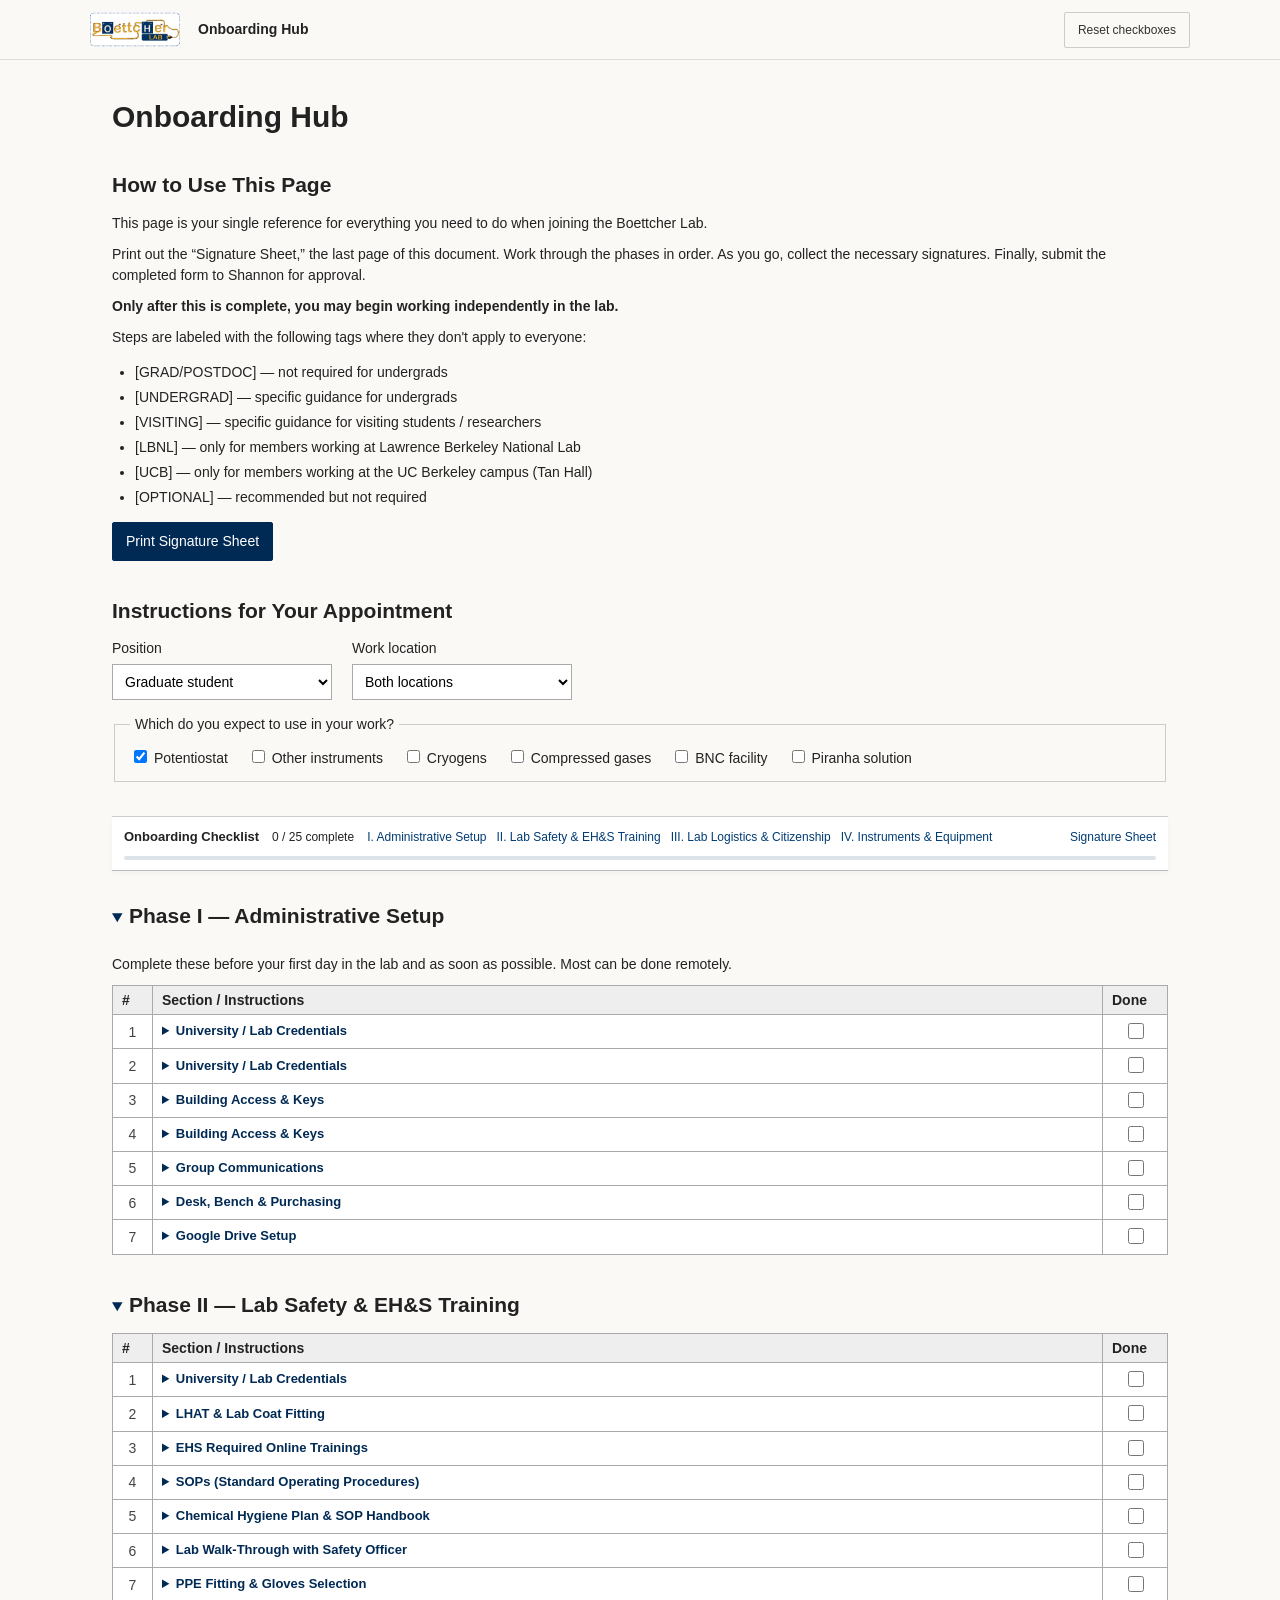
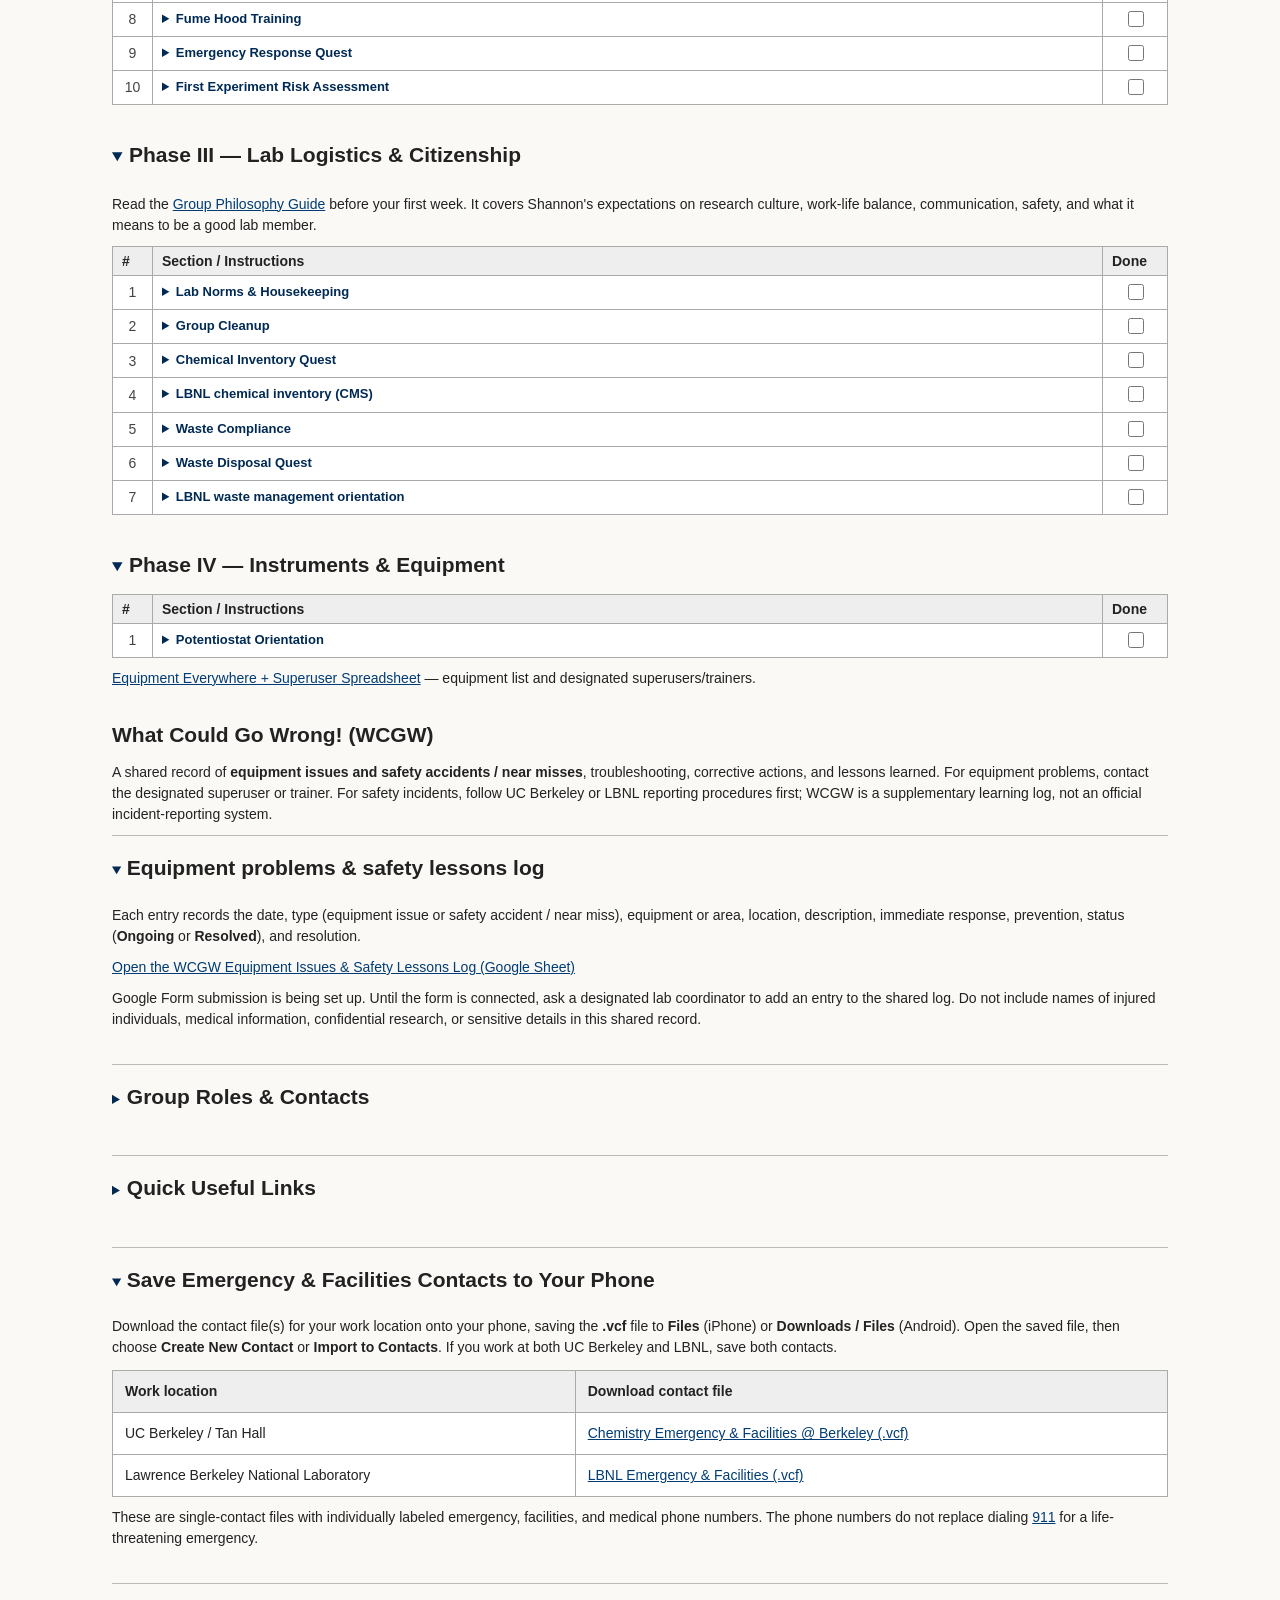
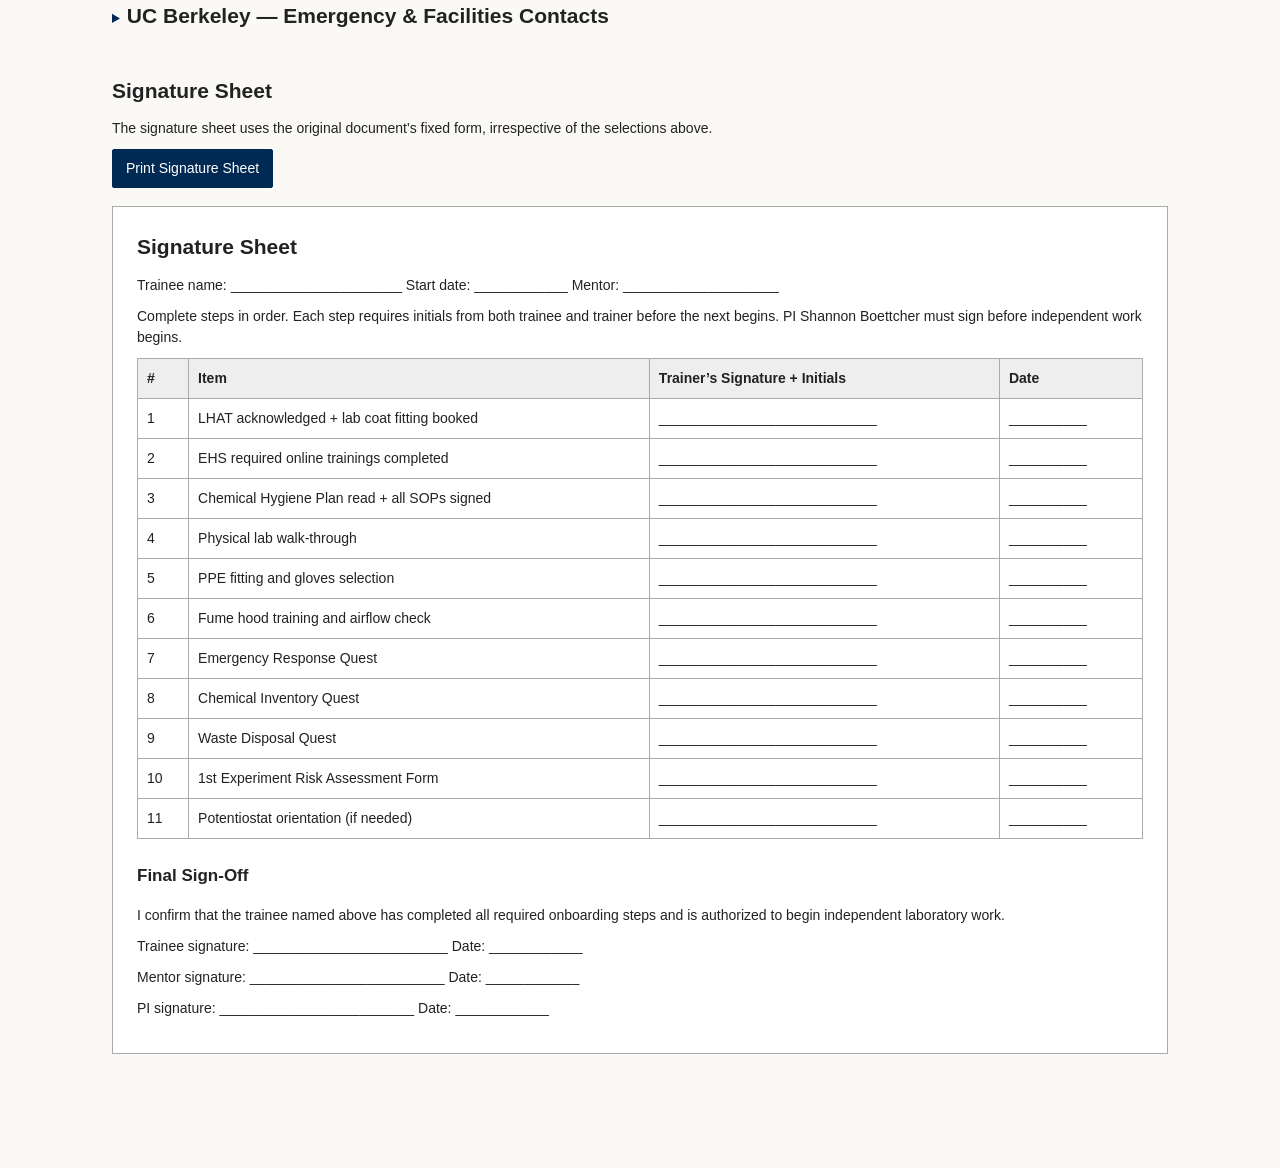
==== onboarding/index.html @ bdad7e78 "Expand WCGW to equipment problems and safety lessons; link shared Google Sheet" ====
<!doctype html>
<html lang="en"><head><meta charset="UTF-8"><meta name="viewport" content="width=device-width, initial-scale=1"><meta name="robots" content="noindex,nofollow,noarchive"><title>Onboarding Hub</title><link rel="icon" href="../assets/logo.png" type="image/png"><link rel="stylesheet" href="styles.css"><script src="app.js" defer></script></head>
<body>
<header class="topbar"><a href="#top" class="brand"><img src="../assets/logo.png" alt="Boettcher Lab logo"></a><span class="toplabel">Onboarding Hub</span><button id="reset" type="button" class="plain-button">Reset checkboxes</button></header>
<main id="top">
<h1>Onboarding Hub</h1>
<section id="how-to"><h2>How to Use This Page</h2><p>This page is your single reference for everything you need to do when joining the Boettcher Lab.</p><p>Print out the “Signature Sheet,” the last page of this document. Work through the phases in order. As you go, collect the necessary signatures. Finally, submit the completed form to Shannon for approval.</p><p><strong>Only after this is complete, you may begin working independently in the lab.</strong></p><p>Steps are labeled with the following tags where they don't apply to everyone:</p><ul><li>[GRAD/POSTDOC] — not required for undergrads</li><li>[UNDERGRAD] — specific guidance for undergrads</li><li>[VISITING] — specific guidance for visiting students / researchers</li><li>[LBNL] — only for members working at Lawrence Berkeley National Lab</li><li>[UCB] — only for members working at the UC Berkeley campus (Tan Hall)</li><li>[OPTIONAL] — recommended but not required</li></ul><button id="print-top" type="button">Print Signature Sheet</button></section>
<section id="preferences"><h2>Instructions for Your Appointment</h2><div class="filters"><label>Position<select id="role"><option value="undergrad">Undergraduate</option><option value="grad">Graduate student</option><option value="postdoc">Postdoc</option></select></label><label>Work location<select id="location"><option value="ucb">UC Berkeley (Tan Hall)</option><option value="lbnl">LBNL</option><option value="both">Both locations</option></select></label></div><fieldset class="activities"><legend>Which do you expect to use in your work?</legend><div id="activity-options"></div></fieldset></section>
<div id="sticky-checklist" class="sticky-checklist"><strong>Onboarding Checklist</strong><span id="progress">0/0</span><nav id="phase-nav" aria-label="Onboarding phases"></nav><a href="#signature-sheet">Signature Sheet</a><div class="progress-track" role="progressbar" aria-label="Onboarding completion" aria-valuemin="0" aria-valuemax="100" aria-valuenow="0" id="progressTrack"><div id="progressFill" class="progress-fill"></div></div></div>
<div id="phases"></div>
<section id="wcgw"><h2>What Could Go Wrong! (WCGW)</h2><p>A shared record of <strong>equipment issues and safety accidents / near misses</strong>, troubleshooting, corrective actions, and lessons learned. For equipment problems, contact the designated superuser or trainer. For safety incidents, follow UC Berkeley or LBNL reporting procedures first; WCGW is a supplementary learning log, not an official incident-reporting system.</p><details class="reference-details" open><summary>Equipment problems &amp; safety lessons log</summary><p>Each entry records the date, type (equipment issue or safety accident / near miss), equipment or area, location, description, immediate response, prevention, status (<strong>Ongoing</strong> or <strong>Resolved</strong>), and resolution.</p><p><a href="https://docs.google.com/spreadsheets/d/1n3D9VgV696v0NroU-m8cX3CQ3yrQlMzzaUi5PE2Fpec/edit?usp=drivesdk" target="_blank" rel="noopener noreferrer">Open the WCGW Equipment Issues &amp; Safety Lessons Log (Google Sheet)</a></p><p class="wcgw-footnote">Google Form submission is being set up. Until the form is connected, ask a designated lab coordinator to add an entry to the shared log. Do not include names of injured individuals, medical information, confidential research, or sensitive details in this shared record.</p></details></section>
<section id="contacts"><details class="reference-details"><summary>Group Roles &amp; Contacts</summary><p>Several lab roles carry specific responsibilities. Know who to go to — going to the wrong person wastes everyone's time. Full role assignments are in the Group Jobs spreadsheet. Add your mentor's name and contact when you arrive.</p><div class="table-scroll"><table><thead><tr><th>Role</th><th>Name</th><th>Email</th><th>Responsibilities</th></tr></thead><tbody id="contact-rows"></tbody></table></div><details class="jobs-embed"><summary>Current Group Jobs Spreadsheet</summary><p><a href="https://docs.google.com/spreadsheets/d/1Z7RrsoEdxLm7JeBpL2ujAhubBuPMMLZ0RDjtRDfDG5k/edit?gid=0#gid=0" target="_blank" rel="noopener noreferrer">Open spreadsheet in Google Sheets</a></p><iframe loading="lazy" title="Current Group Jobs Spreadsheet" src="https://docs.google.com/spreadsheets/d/1Z7RrsoEdxLm7JeBpL2ujAhubBuPMMLZ0RDjtRDfDG5k/preview?gid=0" referrerpolicy="strict-origin-when-cross-origin"></iframe><p class="embed-note">Viewing requires access to the spreadsheet. If the embedded view is blocked, use the Google Sheets link above.</p></details></details></section>
<section id="resources"><details class="reference-details"><summary>Quick Useful Links</summary><div class="table-scroll"><table><thead><tr><th>Resource</th><th>Link</th></tr></thead><tbody id="resource-rows"></tbody></table></div></details></section>
<section id="download-emergency-contacts"><details class="reference-details" open><summary>Save Emergency &amp; Facilities Contacts to Your Phone</summary><p>Download the contact file(s) for your work location onto your phone, saving the <strong>.vcf</strong> file to <strong>Files</strong> (iPhone) or <strong>Downloads / Files</strong> (Android). Open the saved file, then choose <strong>Create New Contact</strong> or <strong>Import to Contacts</strong>. If you work at both UC Berkeley and LBNL, save both contacts.</p><div class="table-scroll"><table><thead><tr><th>Work location</th><th>Download contact file</th></tr></thead><tbody><tr><td>UC Berkeley / Tan Hall</td><td><a href="contacts/Chemistry_Emergency_Facilities_Berkeley.vcf" download="Chemistry_Emergency_Facilities_Berkeley.vcf">Chemistry Emergency &amp; Facilities @ Berkeley (.vcf)</a></td></tr><tr><td>Lawrence Berkeley National Laboratory</td><td><a href="contacts/LBNL_Emergency_and_Facilities.vcf" download="LBNL_Emergency_and_Facilities.vcf">LBNL Emergency &amp; Facilities (.vcf)</a></td></tr></tbody></table></div><p>These are single-contact files with individually labeled emergency, facilities, and medical phone numbers. The phone numbers do not replace dialing <a href="tel:911">911</a> for a life-threatening emergency.</p></details></section>
<section id="emergency-contacts"><details class="reference-details"><summary>UC Berkeley — Emergency &amp; Facilities Contacts</summary><p class="emergency-alert"><strong>Emergency: <a href="tel:911">911</a></strong> · Campus police from a cell phone: <a href="tel:5106423333">(510) 642-3333</a></p><div class="table-scroll"><table class="emergency-table"><thead><tr><th>Situation / Service</th><th>Contact</th><th>Phone / Link</th><th>When to use</th></tr></thead><tbody><tr><td>Immediate emergency</td><td>Police, fire, ambulance</td><td><a href="tel:911">911</a> / <a href="tel:5106423333">(510) 642-3333</a></td><td>Fire, serious injury, dangerous release, or immediate threat.</td></tr><tr><td>Non-emergency campus police</td><td>UCPD</td><td><a href="tel:5106426760">(510) 642-6760</a></td><td>Non-urgent police and security assistance.</td></tr><tr><td>Urgent building maintenance (24/7)</td><td>Facilities Services</td><td><a href="tel:5106421032">(510) 642-1032</a></td><td>Flooding, utilities failures, fume hood/ventilation problems, or unsafe building conditions.</td></tr><tr><td>Routine maintenance</td><td>Facilities Services</td><td><a href="https://facilities.berkeley.edu/operating-units/customer-service-center/maintenance-requests" target="_blank" rel="noopener noreferrer">Maintenance requests</a></td><td>Non-urgent lighting, plumbing, HVAC, custodial, or repair issues.</td></tr><tr><td>Chemical spills / laboratory safety</td><td>EH&amp;S</td><td><a href="tel:5106423073">(510) 642-3073</a></td><td>Report hazardous spills, exposures, and lab safety concerns. For life-threatening situations, call 911.</td></tr><tr><td>After-hours hazardous incident</td><td>UCPD</td><td><a href="tel:911">911</a> / <a href="tel:5106423333">(510) 642-3333</a> (emergency); <a href="tel:5106426760">(510) 642-6760</a> (non-emergency)</td><td>After-hours spill or exposure: use emergency dispatch for an immediate hazard; otherwise non-emergency police dispatch.</td></tr><tr><td>Work-related injury or exposure</td><td>Occupational Health</td><td><a href="tel:5106426891">(510) 642-6891</a></td><td>Schedule non-emergency work-related injury or illness evaluation; weekdays.</td></tr><tr><td>Urgent non-life-threatening medical care</td><td>Tang Center Urgent Care</td><td><a href="tel:5106423188">(510) 642-3188</a></td><td>Urgent medical assessment; confirm clinic availability.</td></tr><tr><td>Campus emergency updates</td><td>UC Berkeley emergency information</td><td><a href="tel:18007059998">1-800-705-9998</a></td><td>Campus-wide emergency updates and closures.</td></tr></tbody></table></div><h3>Boettcher Lab &amp; Tan Hall Contacts</h3><div class="table-scroll"><table class="emergency-table"><thead><tr><th>Name</th><th>Responsibility</th><th>Phone (fill in)</th></tr></thead><tbody><tr><td>Yang Zhao</td><td>Campus lab safety / EH&amp;S coordination</td><td><span class="phone-blank" aria-label="Phone number to be filled in">________________</span></td></tr><tr><td>Martha</td><td>Campus lab safety</td><td><span class="phone-blank" aria-label="Phone number to be filled in">________________</span></td></tr><tr><td>Sree</td><td>Campus lab safety</td><td><span class="phone-blank" aria-label="Phone number to be filled in">________________</span></td></tr><tr><td>Matthew Zoerb</td><td>Lab safety and chemical inventory</td><td><span class="phone-blank" aria-label="Phone number to be filled in">________________</span></td></tr><tr><td>Wenbo Zhang</td><td>Safety walkthroughs, training, SOPs</td><td><span class="phone-blank" aria-label="Phone number to be filled in">________________</span></td></tr><tr><td>Tan Hall Building Manager</td><td>Facilities contact — confirm name</td><td><span class="phone-blank" aria-label="Phone number to be filled in">________________</span></td></tr></tbody></table></div><p class="contact-note">Fill in the lab phone numbers locally. For an immediate threat to life or safety, call 911 first. Official contact references: <a href="https://facilities.berkeley.edu/operating-units/customer-service-center/maintenance-requests" target="_blank" rel="noopener noreferrer">Facilities Services</a>, <a href="https://ehs.berkeley.edu/node/97" target="_blank" rel="noopener noreferrer">EH&amp;S</a>, <a href="https://uhs.berkeley.edu/about-uhs/contact-us" target="_blank" rel="noopener noreferrer">University Health Services</a>.</p></details></section>
<section id="signature-sheet"><h2>Signature Sheet</h2><p>The signature sheet uses the original document's fixed form, irrespective of the selections above.</p><button id="print-bottom" type="button">Print Signature Sheet</button><div id="signature-preview"></div></section>
</main>
</body></html>
---- onboarding/styles.css ----
:root{font-family:Arial,Helvetica,sans-serif;color:#222;background:#faf9f6}*{box-sizing:border-box}html{scroll-behavior:smooth;scroll-padding-top:132px}body{margin:0;font-size:14px;line-height:1.5}a{color:#003c75}button,select{font:inherit}button{background:#002a54;color:white;border:1px solid #002a54;border-radius:2px;padding:8px 13px;cursor:pointer}button:hover{background:#16416f}button:focus-visible,a:focus-visible,input:focus-visible,select:focus-visible,summary:focus-visible{outline:2px solid #347abc;outline-offset:2px}.topbar{height:60px;position:sticky;top:0;z-index:10;background:#faf9f6;border-bottom:1px solid #ddd;display:flex;align-items:center;gap:18px;padding:6px max(22px,calc((100vw - 1100px)/2))}.brand{display:flex;align-items:center}.brand img{width:90px;height:42px;object-fit:contain;display:block}.toplabel{font-size:14px;font-weight:bold;flex:1}.plain-button{background:transparent;border:1px solid #ccc;color:#333;font-size:12px}main{max-width:1100px;margin:0 auto;padding:22px 22px 80px}h1{font-size:30px;font-weight:600;margin:12px 0 22px}h2{font-size:21px;font-weight:600;margin:30px 0 12px}h3{font-size:17px}p{margin:10px 0}section{margin-bottom:34px}ul{padding-left:23px}li{margin:4px 0}.filters{display:flex;gap:20px;flex-wrap:wrap}.filters label{display:grid;gap:5px;min-width:220px}.filters select{padding:8px;border:1px solid #aaa;background:white}.activities{margin-top:14px;border:1px solid #ccc;padding:12px 15px}.activities legend{padding:0 5px}.activities>div{display:flex;flex-wrap:wrap;gap:8px 20px}.activities label{white-space:nowrap}.sticky-checklist{position:sticky;top:60px;z-index:9;display:flex;align-items:center;gap:13px;flex-wrap:wrap;background:#fff;border-top:1px solid #ccc;border-bottom:1px solid #bbb;padding:10px 12px;margin:24px 0 20px;box-shadow:0 2px 5px #0000000b;font-size:12px}.sticky-checklist strong{font-size:13px}.sticky-checklist nav{display:flex;gap:10px;flex-wrap:wrap;flex:1}.sticky-checklist a{text-decoration:none}.sticky-checklist>a{white-space:nowrap}.table-scroll{overflow-x:auto}table{border-collapse:collapse;width:100%;background:white}th,td{border:1px solid #aaa;padding:10px 12px;text-align:left;vertical-align:top}th{background:#eee;font-weight:600}.task-table th:first-child{width:40px}.task-table th:last-child{width:65px}.number{text-align:center;color:#444}.check-col{text-align:center}.check-col input{width:17px;height:17px;accent-color:#002a54}summary{font-weight:600;cursor:pointer;color:#002a54;list-style:revert}.instructions{font-weight:400;color:#222;padding:7px 4px 5px}.instructions p{margin:9px 0}.instructions ul{margin:8px 0}.instructions table{font-size:12px;margin:12px 0}.instructions th,.instructions td{padding:6px 8px}.phase{scroll-margin-top:125px}.phase>h2{margin-top:27px}.signature-document{background:white;border:1px solid #aaa;padding:24px;margin:18px 0}.signature-document h2{margin-top:0}.signature-document td,.signature-document th{padding:9px}.signature-document h3{margin-top:24px}#contacts,#resources,#signature-sheet{scroll-margin-top:120px}@media(max-width:740px){main{padding:16px}.topbar{padding:5px 15px}.toplabel{font-size:12px}.brand img{width:72px;height:34px}h1{font-size:25px}.sticky-checklist{gap:8px}.sticky-checklist nav{overflow-x:auto;flex-wrap:nowrap;white-space:nowrap;order:3;width:100%;flex-basis:100%}.task-table{min-width:520px}.signature-document{overflow-x:auto;padding:12px}.signature-document table{min-width:650px}}@media print{.topbar,.sticky-checklist,#preferences,button{display:none!important}main{max-width:none;padding:0}.signature-document{border:0;padding:0}}
/* Collapsible document reference tables */
.reference-details{border-top:1px solid #bbb;padding-top:7px}.reference-details>summary{font-size:21px;font-weight:600;color:#222;cursor:pointer;padding:9px 0}.reference-details[open]>summary{margin-bottom:12px}.reference-details>summary::marker{font-size:14px;color:#002a54}.reference-details>.table-scroll{margin-top:12px}

/* Compact phase tables and foldable phase headings */
.task-table>thead>tr>th,.task-table>tbody>tr>td{padding:5px 9px;line-height:1.3}.task-table>tbody>tr>td{vertical-align:middle}.task-table>tbody>tr>td summary{padding:2px 0;font-size:13px}.task-table .instructions{line-height:1.5;padding:8px 3px}.task-table .instructions p{margin:7px 0}.task-table .instructions ul{margin:7px 0}.task-table .check-col input{width:16px;height:16px}.phase-details>.phase-heading{font-size:21px;font-weight:600;color:#222;padding:9px 0;cursor:pointer;list-style:revert}.phase-details>.phase-heading::marker{font-size:16px;color:#002a54}.phase-details>.phase-content{padding-top:4px}.phase{margin-bottom:25px}.phase-details>.phase-heading:focus-visible{outline:2px solid #347abc;outline-offset:2px}
/* Progress indicator beneath the sticky checklist links */
.sticky-checklist .progress-track{flex:0 0 100%;width:100%;height:4px;background:#dce4e9;border-radius:2px;overflow:hidden;order:10}.sticky-checklist .progress-fill{height:100%;width:0;background:#002a54;transition:width .2s ease}.sticky-checklist{row-gap:9px}

/* Existing Google Sheet embedded beneath the document-style contacts table */
.jobs-embed{margin-top:16px}.jobs-embed>summary{font-size:15px;font-weight:600;color:#002a54;cursor:pointer}.jobs-embed iframe{display:block;width:100%;height:520px;border:1px solid #aaa;background:white}.jobs-embed .embed-note{font-size:12px;color:#5c6570}@media(max-width:740px){.jobs-embed iframe{height:420px}}

/* Emergency and facilities contacts: compact table with blank lab phone spaces */
#emergency-contacts{scroll-margin-top:120px}.emergency-alert{padding:8px 10px;border-left:3px solid #002a54;background:#f1f4f7;margin:10px 0 15px}.emergency-table{font-size:13px}.emergency-table th,.emergency-table td{padding:8px 10px;line-height:1.4}.emergency-table td:nth-child(3){min-width:156px}.phone-blank{display:inline-block;white-space:nowrap;color:#777;letter-spacing:.5px}.contact-note{font-size:12px;color:#555}

/* WCGW equipment-troubleshooting reference */
#wcgw{scroll-margin-top:135px}.wcgw-table td,.wcgw-table th{padding:8px 10px}
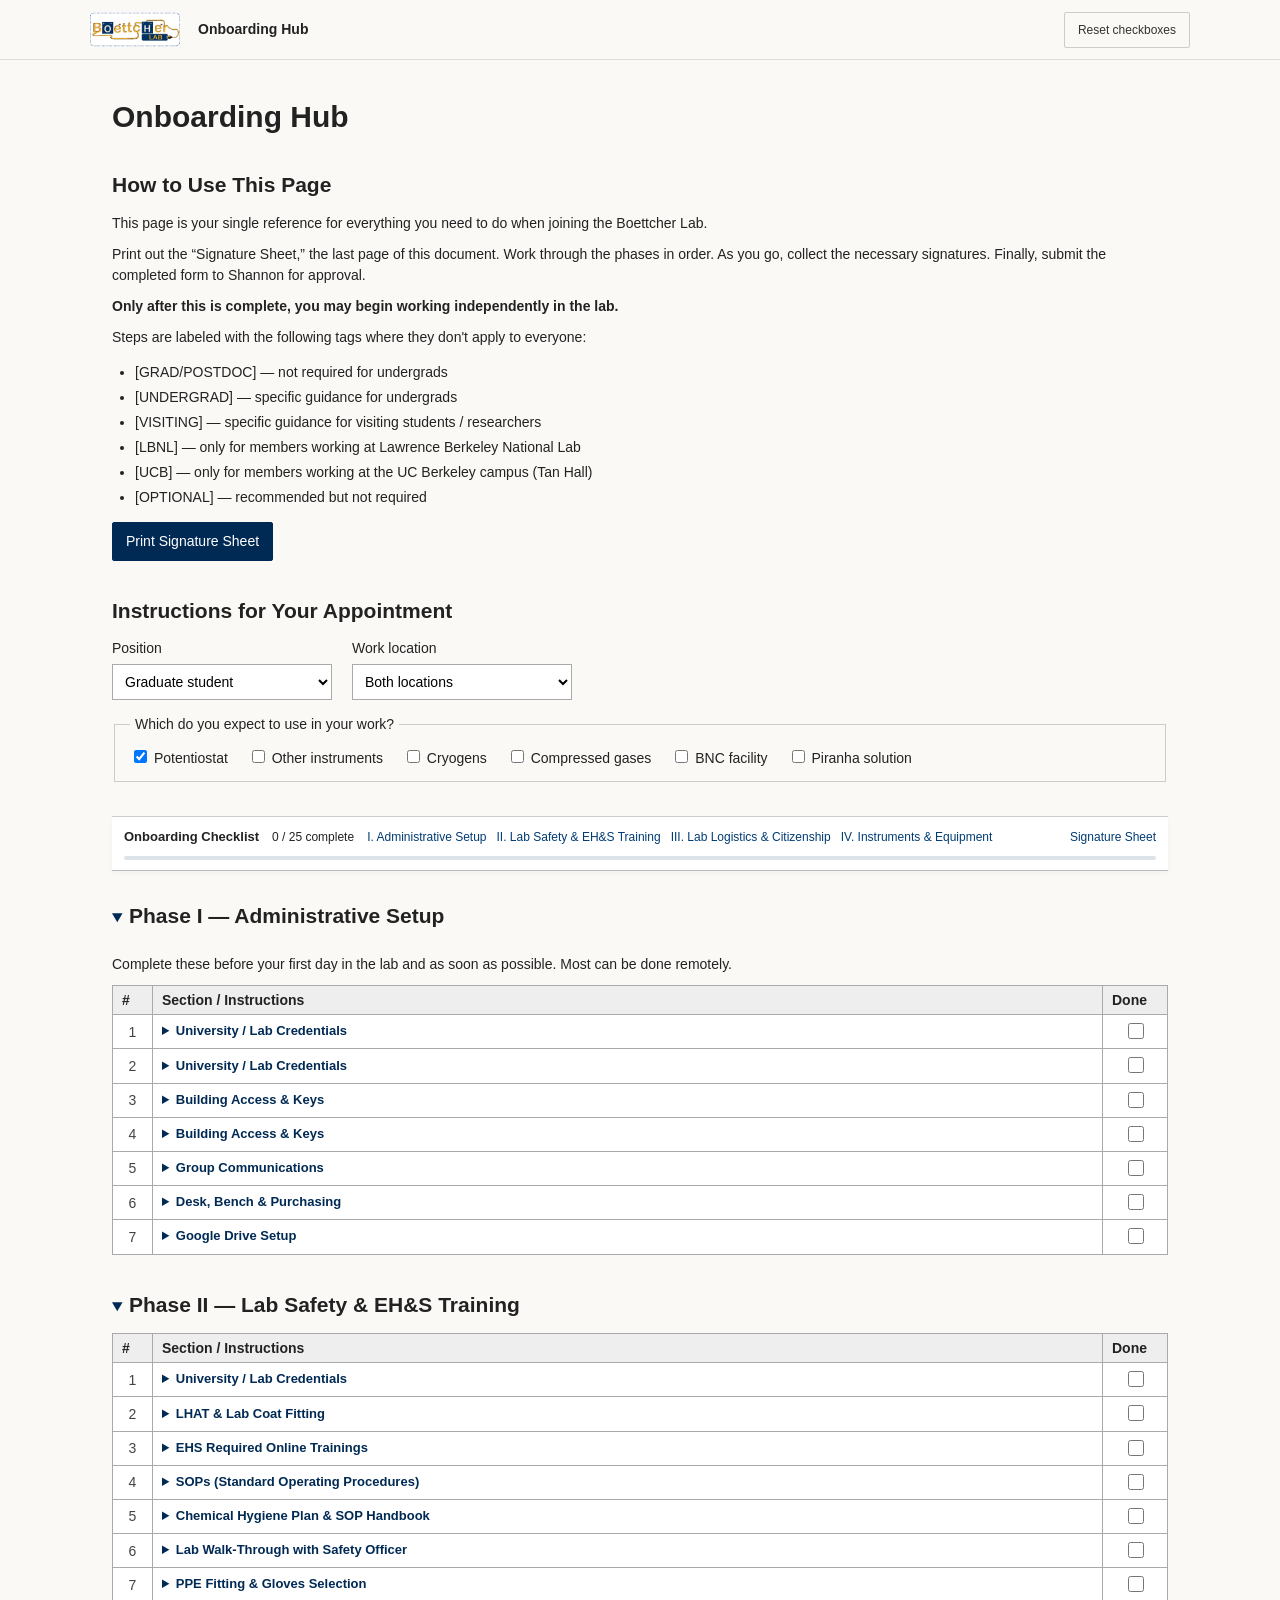
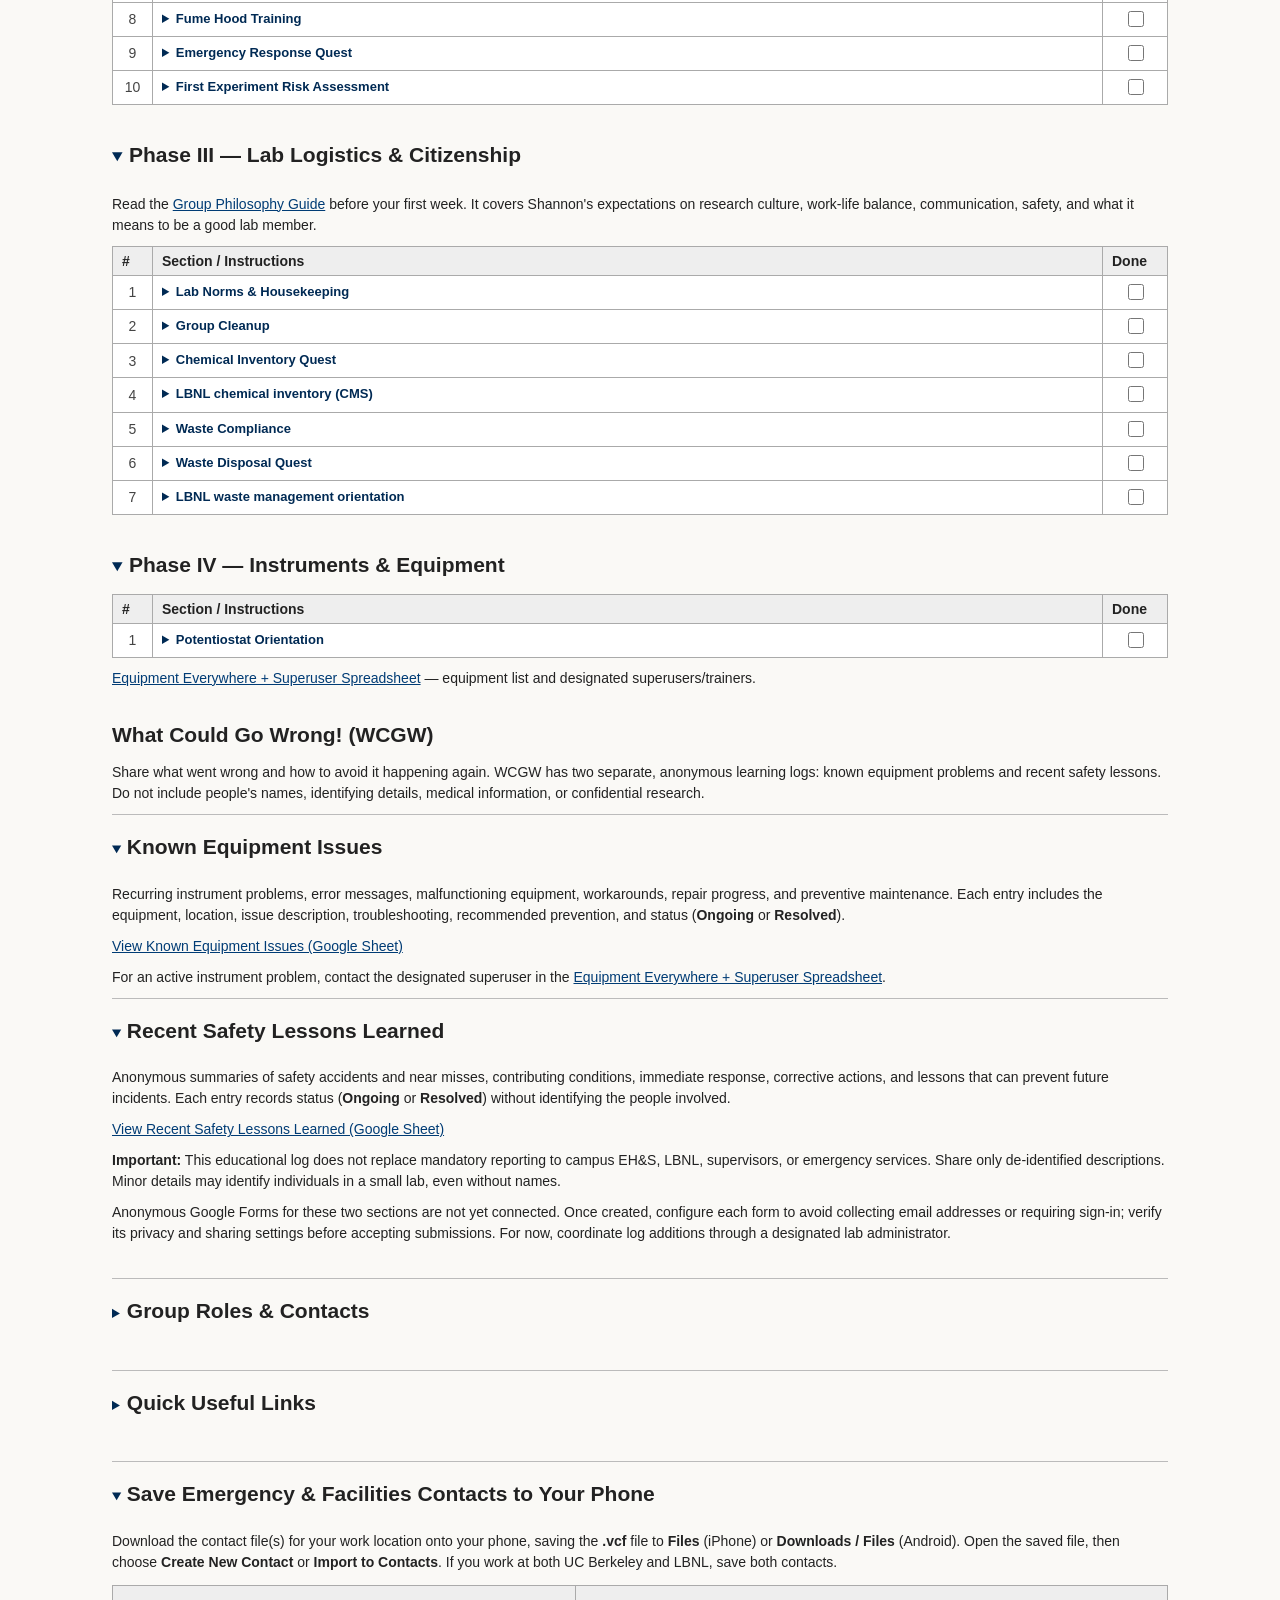
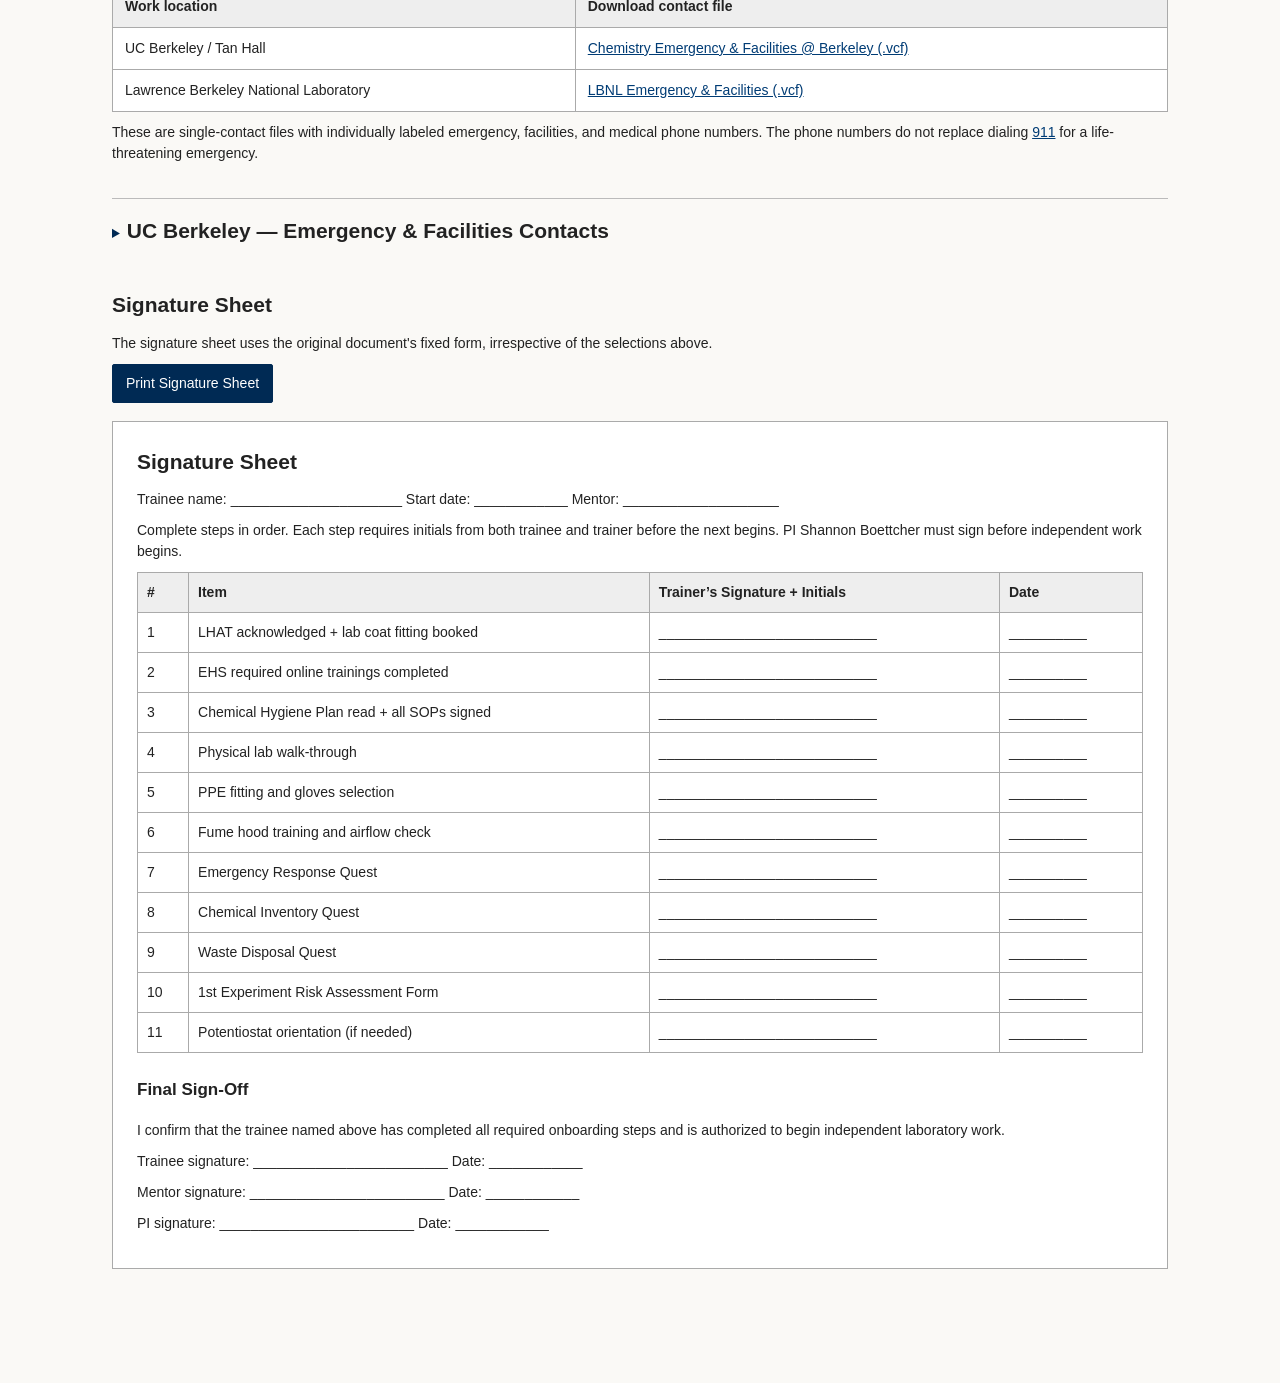
==== commit bd52fa68: "Split WCGW into anonymous equipment issues and safety lessons sections" ====
--- a/onboarding/index.html
+++ b/onboarding/index.html
@@ -8,7 +8,7 @@
 <section id="preferences"><h2>Instructions for Your Appointment</h2><div class="filters"><label>Position<select id="role"><option value="undergrad">Undergraduate</option><option value="grad">Graduate student</option><option value="postdoc">Postdoc</option></select></label><label>Work location<select id="location"><option value="ucb">UC Berkeley (Tan Hall)</option><option value="lbnl">LBNL</option><option value="both">Both locations</option></select></label></div><fieldset class="activities"><legend>Which do you expect to use in your work?</legend><div id="activity-options"></div></fieldset></section>
 <div id="sticky-checklist" class="sticky-checklist"><strong>Onboarding Checklist</strong><span id="progress">0/0</span><nav id="phase-nav" aria-label="Onboarding phases"></nav><a href="#signature-sheet">Signature Sheet</a><div class="progress-track" role="progressbar" aria-label="Onboarding completion" aria-valuemin="0" aria-valuemax="100" aria-valuenow="0" id="progressTrack"><div id="progressFill" class="progress-fill"></div></div></div>
 <div id="phases"></div>
-<section id="wcgw"><h2>What Could Go Wrong! (WCGW)</h2><p>A shared record of <strong>equipment issues and safety accidents / near misses</strong>, troubleshooting, corrective actions, and lessons learned. For equipment problems, contact the designated superuser or trainer. For safety incidents, follow UC Berkeley or LBNL reporting procedures first; WCGW is a supplementary learning log, not an official incident-reporting system.</p><details class="reference-details" open><summary>Equipment problems &amp; safety lessons log</summary><p>Each entry records the date, type (equipment issue or safety accident / near miss), equipment or area, location, description, immediate response, prevention, status (<strong>Ongoing</strong> or <strong>Resolved</strong>), and resolution.</p><p><a href="https://docs.google.com/spreadsheets/d/1n3D9VgV696v0NroU-m8cX3CQ3yrQlMzzaUi5PE2Fpec/edit?usp=drivesdk" target="_blank" rel="noopener noreferrer">Open the WCGW Equipment Issues &amp; Safety Lessons Log (Google Sheet)</a></p><p class="wcgw-footnote">Google Form submission is being set up. Until the form is connected, ask a designated lab coordinator to add an entry to the shared log. Do not include names of injured individuals, medical information, confidential research, or sensitive details in this shared record.</p></details></section>
+<section id="wcgw"><h2>What Could Go Wrong! (WCGW)</h2><p>Share what went wrong and how to avoid it happening again. WCGW has two separate, anonymous learning logs: known equipment problems and recent safety lessons. Do not include people's names, identifying details, medical information, or confidential research.</p><details class="reference-details" open><summary>Known Equipment Issues</summary><p>Recurring instrument problems, error messages, malfunctioning equipment, workarounds, repair progress, and preventive maintenance. Each entry includes the equipment, location, issue description, troubleshooting, recommended prevention, and status (<strong>Ongoing</strong> or <strong>Resolved</strong>).</p><p><a href="https://docs.google.com/spreadsheets/d/1n3D9VgV696v0NroU-m8cX3CQ3yrQlMzzaUi5PE2Fpec/edit#gid=1224785100" target="_blank" rel="noopener noreferrer">View Known Equipment Issues (Google Sheet)</a></p><p>For an active instrument problem, contact the designated superuser in the <a href="https://docs.google.com/spreadsheets/d/1ZQLSnmgJmGB6u2VnZDe9SOowm1mUqNwXzju2ESyFlTo/edit?gid=1956073340#gid=1956073340" target="_blank" rel="noopener noreferrer">Equipment Everywhere + Superuser Spreadsheet</a>.</p></details><details class="reference-details" open><summary>Recent Safety Lessons Learned</summary><p>Anonymous summaries of safety accidents and near misses, contributing conditions, immediate response, corrective actions, and lessons that can prevent future incidents. Each entry records status (<strong>Ongoing</strong> or <strong>Resolved</strong>) without identifying the people involved.</p><p><a href="https://docs.google.com/spreadsheets/d/1n3D9VgV696v0NroU-m8cX3CQ3yrQlMzzaUi5PE2Fpec/edit#gid=867202534" target="_blank" rel="noopener noreferrer">View Recent Safety Lessons Learned (Google Sheet)</a></p><p><strong>Important:</strong> This educational log does not replace mandatory reporting to campus EH&amp;S, LBNL, supervisors, or emergency services. Share only de-identified descriptions. Minor details may identify individuals in a small lab, even without names.</p></details><p class="wcgw-footnote">Anonymous Google Forms for these two sections are not yet connected. Once created, configure each form to avoid collecting email addresses or requiring sign-in; verify its privacy and sharing settings before accepting submissions. For now, coordinate log additions through a designated lab administrator.</p></section>
 <section id="contacts"><details class="reference-details"><summary>Group Roles &amp; Contacts</summary><p>Several lab roles carry specific responsibilities. Know who to go to — going to the wrong person wastes everyone's time. Full role assignments are in the Group Jobs spreadsheet. Add your mentor's name and contact when you arrive.</p><div class="table-scroll"><table><thead><tr><th>Role</th><th>Name</th><th>Email</th><th>Responsibilities</th></tr></thead><tbody id="contact-rows"></tbody></table></div><details class="jobs-embed"><summary>Current Group Jobs Spreadsheet</summary><p><a href="https://docs.google.com/spreadsheets/d/1Z7RrsoEdxLm7JeBpL2ujAhubBuPMMLZ0RDjtRDfDG5k/edit?gid=0#gid=0" target="_blank" rel="noopener noreferrer">Open spreadsheet in Google Sheets</a></p><iframe loading="lazy" title="Current Group Jobs Spreadsheet" src="https://docs.google.com/spreadsheets/d/1Z7RrsoEdxLm7JeBpL2ujAhubBuPMMLZ0RDjtRDfDG5k/preview?gid=0" referrerpolicy="strict-origin-when-cross-origin"></iframe><p class="embed-note">Viewing requires access to the spreadsheet. If the embedded view is blocked, use the Google Sheets link above.</p></details></details></section>
 <section id="resources"><details class="reference-details"><summary>Quick Useful Links</summary><div class="table-scroll"><table><thead><tr><th>Resource</th><th>Link</th></tr></thead><tbody id="resource-rows"></tbody></table></div></details></section>
 <section id="download-emergency-contacts"><details class="reference-details" open><summary>Save Emergency &amp; Facilities Contacts to Your Phone</summary><p>Download the contact file(s) for your work location onto your phone, saving the <strong>.vcf</strong> file to <strong>Files</strong> (iPhone) or <strong>Downloads / Files</strong> (Android). Open the saved file, then choose <strong>Create New Contact</strong> or <strong>Import to Contacts</strong>. If you work at both UC Berkeley and LBNL, save both contacts.</p><div class="table-scroll"><table><thead><tr><th>Work location</th><th>Download contact file</th></tr></thead><tbody><tr><td>UC Berkeley / Tan Hall</td><td><a href="contacts/Chemistry_Emergency_Facilities_Berkeley.vcf" download="Chemistry_Emergency_Facilities_Berkeley.vcf">Chemistry Emergency &amp; Facilities @ Berkeley (.vcf)</a></td></tr><tr><td>Lawrence Berkeley National Laboratory</td><td><a href="contacts/LBNL_Emergency_and_Facilities.vcf" download="LBNL_Emergency_and_Facilities.vcf">LBNL Emergency &amp; Facilities (.vcf)</a></td></tr></tbody></table></div><p>These are single-contact files with individually labeled emergency, facilities, and medical phone numbers. The phone numbers do not replace dialing <a href="tel:911">911</a> for a life-threatening emergency.</p></details></section>
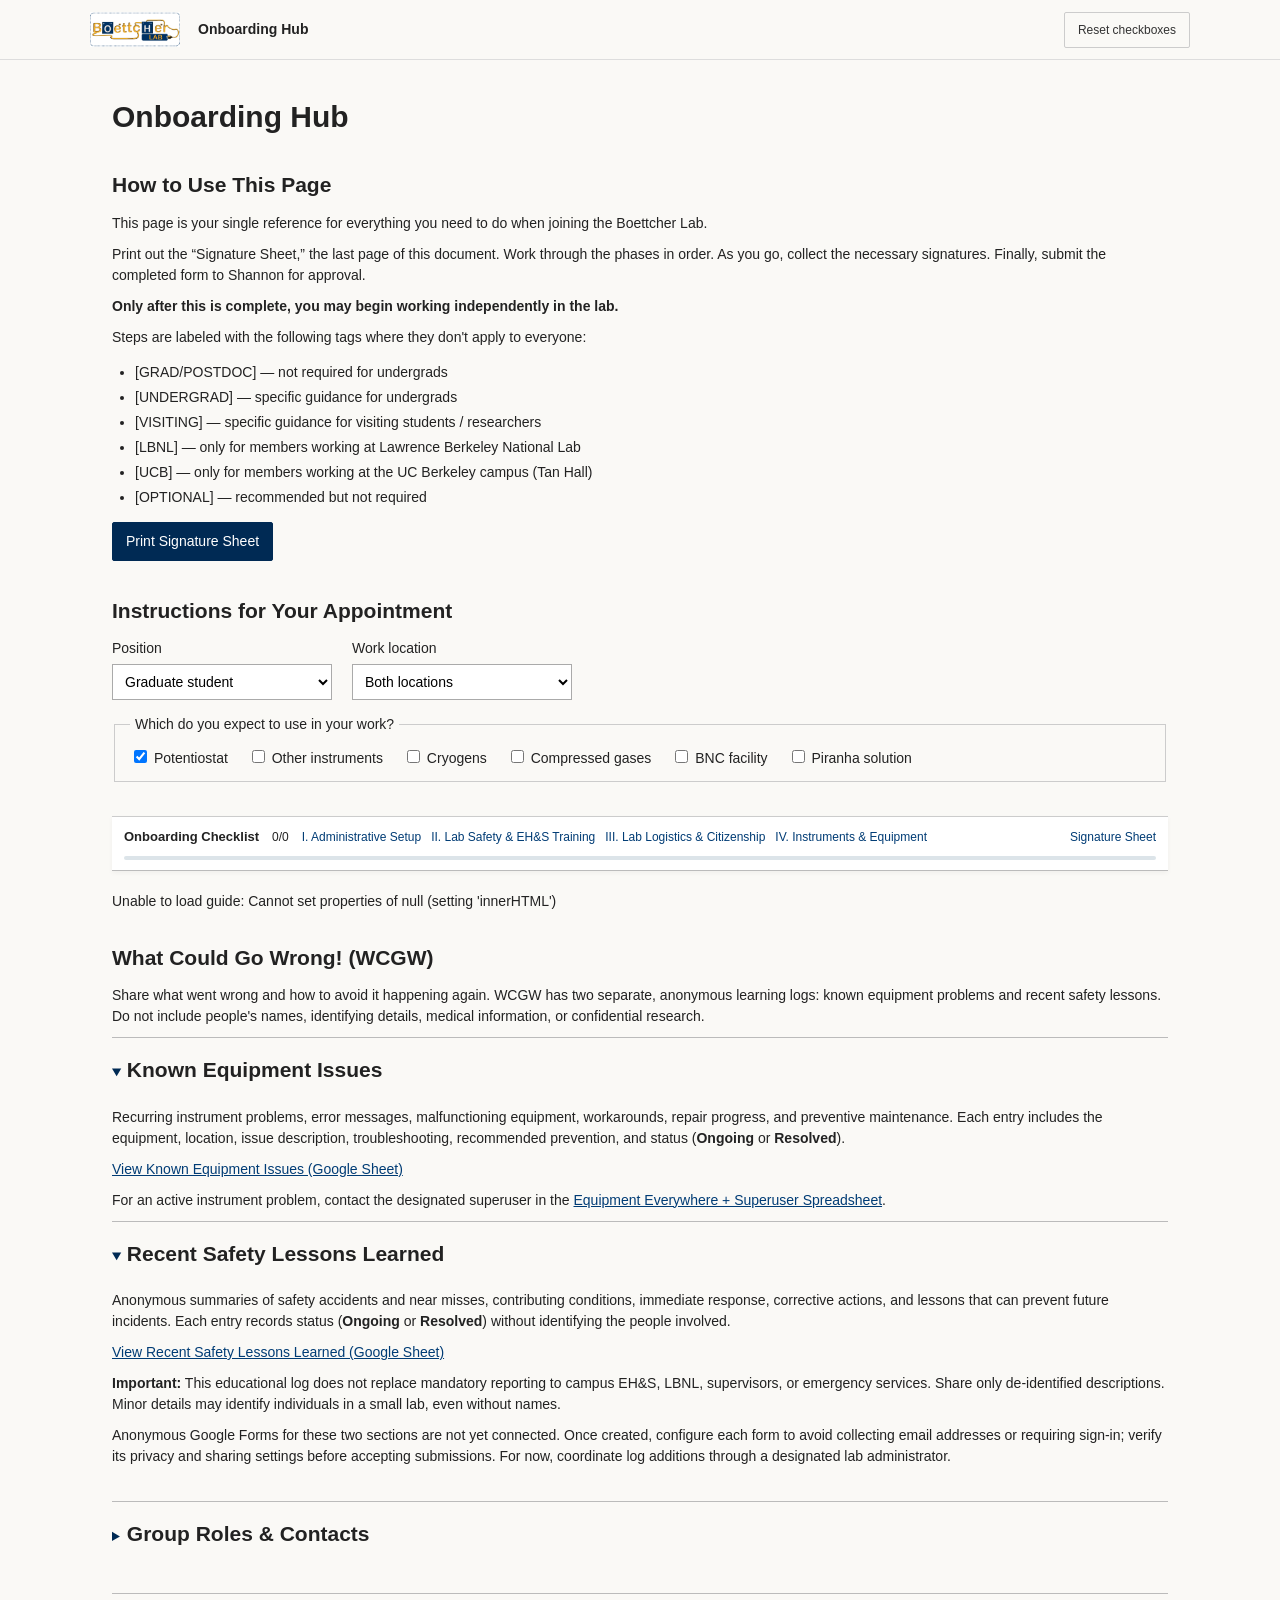
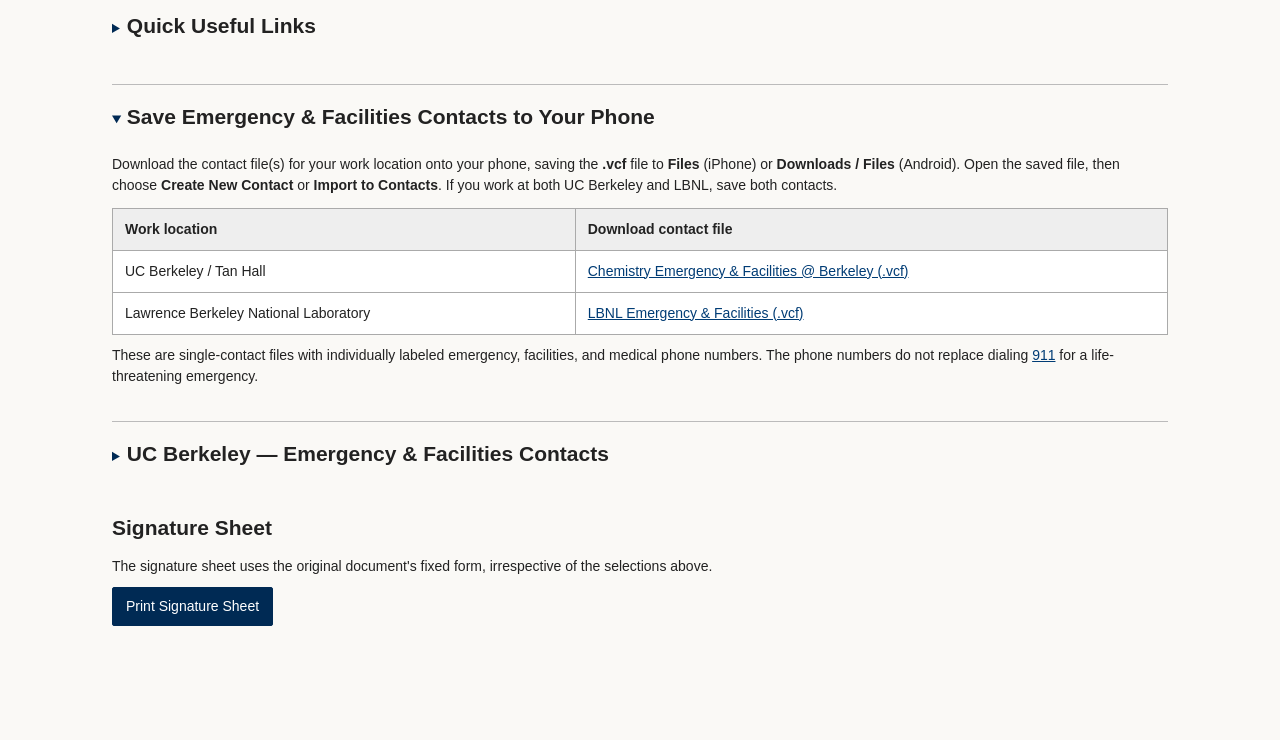
==== commit f420d32f: "Replace Group Roles table with embedded Current Group Jobs spreadsheet" ====
--- a/onboarding/index.html
+++ b/onboarding/index.html
@@ -9,7 +9,7 @@
 <div id="sticky-checklist" class="sticky-checklist"><strong>Onboarding Checklist</strong><span id="progress">0/0</span><nav id="phase-nav" aria-label="Onboarding phases"></nav><a href="#signature-sheet">Signature Sheet</a><div class="progress-track" role="progressbar" aria-label="Onboarding completion" aria-valuemin="0" aria-valuemax="100" aria-valuenow="0" id="progressTrack"><div id="progressFill" class="progress-fill"></div></div></div>
 <div id="phases"></div>
 <section id="wcgw"><h2>What Could Go Wrong! (WCGW)</h2><p>Share what went wrong and how to avoid it happening again. WCGW has two separate, anonymous learning logs: known equipment problems and recent safety lessons. Do not include people's names, identifying details, medical information, or confidential research.</p><details class="reference-details" open><summary>Known Equipment Issues</summary><p>Recurring instrument problems, error messages, malfunctioning equipment, workarounds, repair progress, and preventive maintenance. Each entry includes the equipment, location, issue description, troubleshooting, recommended prevention, and status (<strong>Ongoing</strong> or <strong>Resolved</strong>).</p><p><a href="https://docs.google.com/spreadsheets/d/1n3D9VgV696v0NroU-m8cX3CQ3yrQlMzzaUi5PE2Fpec/edit#gid=1224785100" target="_blank" rel="noopener noreferrer">View Known Equipment Issues (Google Sheet)</a></p><p>For an active instrument problem, contact the designated superuser in the <a href="https://docs.google.com/spreadsheets/d/1ZQLSnmgJmGB6u2VnZDe9SOowm1mUqNwXzju2ESyFlTo/edit?gid=1956073340#gid=1956073340" target="_blank" rel="noopener noreferrer">Equipment Everywhere + Superuser Spreadsheet</a>.</p></details><details class="reference-details" open><summary>Recent Safety Lessons Learned</summary><p>Anonymous summaries of safety accidents and near misses, contributing conditions, immediate response, corrective actions, and lessons that can prevent future incidents. Each entry records status (<strong>Ongoing</strong> or <strong>Resolved</strong>) without identifying the people involved.</p><p><a href="https://docs.google.com/spreadsheets/d/1n3D9VgV696v0NroU-m8cX3CQ3yrQlMzzaUi5PE2Fpec/edit#gid=867202534" target="_blank" rel="noopener noreferrer">View Recent Safety Lessons Learned (Google Sheet)</a></p><p><strong>Important:</strong> This educational log does not replace mandatory reporting to campus EH&amp;S, LBNL, supervisors, or emergency services. Share only de-identified descriptions. Minor details may identify individuals in a small lab, even without names.</p></details><p class="wcgw-footnote">Anonymous Google Forms for these two sections are not yet connected. Once created, configure each form to avoid collecting email addresses or requiring sign-in; verify its privacy and sharing settings before accepting submissions. For now, coordinate log additions through a designated lab administrator.</p></section>
-<section id="contacts"><details class="reference-details"><summary>Group Roles &amp; Contacts</summary><p>Several lab roles carry specific responsibilities. Know who to go to — going to the wrong person wastes everyone's time. Full role assignments are in the Group Jobs spreadsheet. Add your mentor's name and contact when you arrive.</p><div class="table-scroll"><table><thead><tr><th>Role</th><th>Name</th><th>Email</th><th>Responsibilities</th></tr></thead><tbody id="contact-rows"></tbody></table></div><details class="jobs-embed"><summary>Current Group Jobs Spreadsheet</summary><p><a href="https://docs.google.com/spreadsheets/d/1Z7RrsoEdxLm7JeBpL2ujAhubBuPMMLZ0RDjtRDfDG5k/edit?gid=0#gid=0" target="_blank" rel="noopener noreferrer">Open spreadsheet in Google Sheets</a></p><iframe loading="lazy" title="Current Group Jobs Spreadsheet" src="https://docs.google.com/spreadsheets/d/1Z7RrsoEdxLm7JeBpL2ujAhubBuPMMLZ0RDjtRDfDG5k/preview?gid=0" referrerpolicy="strict-origin-when-cross-origin"></iframe><p class="embed-note">Viewing requires access to the spreadsheet. If the embedded view is blocked, use the Google Sheets link above.</p></details></details></section>
+<section id="contacts"><details class="reference-details"><summary>Group Roles &amp; Contacts</summary><p>Refer to the Current Group Jobs Spreadsheet for the latest lab roles, responsibilities, and contacts.</p><p><a href="https://docs.google.com/spreadsheets/d/1Z7RrsoEdxLm7JeBpL2ujAhubBuPMMLZ0RDjtRDfDG5k/edit?gid=0#gid=0" target="_blank" rel="noopener noreferrer">Open Current Group Jobs Spreadsheet in Google Sheets</a></p><div class="jobs-embed"><iframe loading="lazy" title="Current Group Jobs Spreadsheet" src="https://docs.google.com/spreadsheets/d/1Z7RrsoEdxLm7JeBpL2ujAhubBuPMMLZ0RDjtRDfDG5k/preview?gid=0" referrerpolicy="strict-origin-when-cross-origin"></iframe><p class="embed-note">Viewing requires access to the spreadsheet. If the embedded view is blocked, use the Google Sheets link above.</p></div></details></section>
 <section id="resources"><details class="reference-details"><summary>Quick Useful Links</summary><div class="table-scroll"><table><thead><tr><th>Resource</th><th>Link</th></tr></thead><tbody id="resource-rows"></tbody></table></div></details></section>
 <section id="download-emergency-contacts"><details class="reference-details" open><summary>Save Emergency &amp; Facilities Contacts to Your Phone</summary><p>Download the contact file(s) for your work location onto your phone, saving the <strong>.vcf</strong> file to <strong>Files</strong> (iPhone) or <strong>Downloads / Files</strong> (Android). Open the saved file, then choose <strong>Create New Contact</strong> or <strong>Import to Contacts</strong>. If you work at both UC Berkeley and LBNL, save both contacts.</p><div class="table-scroll"><table><thead><tr><th>Work location</th><th>Download contact file</th></tr></thead><tbody><tr><td>UC Berkeley / Tan Hall</td><td><a href="contacts/Chemistry_Emergency_Facilities_Berkeley.vcf" download="Chemistry_Emergency_Facilities_Berkeley.vcf">Chemistry Emergency &amp; Facilities @ Berkeley (.vcf)</a></td></tr><tr><td>Lawrence Berkeley National Laboratory</td><td><a href="contacts/LBNL_Emergency_and_Facilities.vcf" download="LBNL_Emergency_and_Facilities.vcf">LBNL Emergency &amp; Facilities (.vcf)</a></td></tr></tbody></table></div><p>These are single-contact files with individually labeled emergency, facilities, and medical phone numbers. The phone numbers do not replace dialing <a href="tel:911">911</a> for a life-threatening emergency.</p></details></section>
 <section id="emergency-contacts"><details class="reference-details"><summary>UC Berkeley — Emergency &amp; Facilities Contacts</summary><p class="emergency-alert"><strong>Emergency: <a href="tel:911">911</a></strong> · Campus police from a cell phone: <a href="tel:5106423333">(510) 642-3333</a></p><div class="table-scroll"><table class="emergency-table"><thead><tr><th>Situation / Service</th><th>Contact</th><th>Phone / Link</th><th>When to use</th></tr></thead><tbody><tr><td>Immediate emergency</td><td>Police, fire, ambulance</td><td><a href="tel:911">911</a> / <a href="tel:5106423333">(510) 642-3333</a></td><td>Fire, serious injury, dangerous release, or immediate threat.</td></tr><tr><td>Non-emergency campus police</td><td>UCPD</td><td><a href="tel:5106426760">(510) 642-6760</a></td><td>Non-urgent police and security assistance.</td></tr><tr><td>Urgent building maintenance (24/7)</td><td>Facilities Services</td><td><a href="tel:5106421032">(510) 642-1032</a></td><td>Flooding, utilities failures, fume hood/ventilation problems, or unsafe building conditions.</td></tr><tr><td>Routine maintenance</td><td>Facilities Services</td><td><a href="https://facilities.berkeley.edu/operating-units/customer-service-center/maintenance-requests" target="_blank" rel="noopener noreferrer">Maintenance requests</a></td><td>Non-urgent lighting, plumbing, HVAC, custodial, or repair issues.</td></tr><tr><td>Chemical spills / laboratory safety</td><td>EH&amp;S</td><td><a href="tel:5106423073">(510) 642-3073</a></td><td>Report hazardous spills, exposures, and lab safety concerns. For life-threatening situations, call 911.</td></tr><tr><td>After-hours hazardous incident</td><td>UCPD</td><td><a href="tel:911">911</a> / <a href="tel:5106423333">(510) 642-3333</a> (emergency); <a href="tel:5106426760">(510) 642-6760</a> (non-emergency)</td><td>After-hours spill or exposure: use emergency dispatch for an immediate hazard; otherwise non-emergency police dispatch.</td></tr><tr><td>Work-related injury or exposure</td><td>Occupational Health</td><td><a href="tel:5106426891">(510) 642-6891</a></td><td>Schedule non-emergency work-related injury or illness evaluation; weekdays.</td></tr><tr><td>Urgent non-life-threatening medical care</td><td>Tang Center Urgent Care</td><td><a href="tel:5106423188">(510) 642-3188</a></td><td>Urgent medical assessment; confirm clinic availability.</td></tr><tr><td>Campus emergency updates</td><td>UC Berkeley emergency information</td><td><a href="tel:18007059998">1-800-705-9998</a></td><td>Campus-wide emergency updates and closures.</td></tr></tbody></table></div><h3>Boettcher Lab &amp; Tan Hall Contacts</h3><div class="table-scroll"><table class="emergency-table"><thead><tr><th>Name</th><th>Responsibility</th><th>Phone (fill in)</th></tr></thead><tbody><tr><td>Yang Zhao</td><td>Campus lab safety / EH&amp;S coordination</td><td><span class="phone-blank" aria-label="Phone number to be filled in">________________</span></td></tr><tr><td>Martha</td><td>Campus lab safety</td><td><span class="phone-blank" aria-label="Phone number to be filled in">________________</span></td></tr><tr><td>Sree</td><td>Campus lab safety</td><td><span class="phone-blank" aria-label="Phone number to be filled in">________________</span></td></tr><tr><td>Matthew Zoerb</td><td>Lab safety and chemical inventory</td><td><span class="phone-blank" aria-label="Phone number to be filled in">________________</span></td></tr><tr><td>Wenbo Zhang</td><td>Safety walkthroughs, training, SOPs</td><td><span class="phone-blank" aria-label="Phone number to be filled in">________________</span></td></tr><tr><td>Tan Hall Building Manager</td><td>Facilities contact — confirm name</td><td><span class="phone-blank" aria-label="Phone number to be filled in">________________</span></td></tr></tbody></table></div><p class="contact-note">Fill in the lab phone numbers locally. For an immediate threat to life or safety, call 911 first. Official contact references: <a href="https://facilities.berkeley.edu/operating-units/customer-service-center/maintenance-requests" target="_blank" rel="noopener noreferrer">Facilities Services</a>, <a href="https://ehs.berkeley.edu/node/97" target="_blank" rel="noopener noreferrer">EH&amp;S</a>, <a href="https://uhs.berkeley.edu/about-uhs/contact-us" target="_blank" rel="noopener noreferrer">University Health Services</a>.</p></details></section>
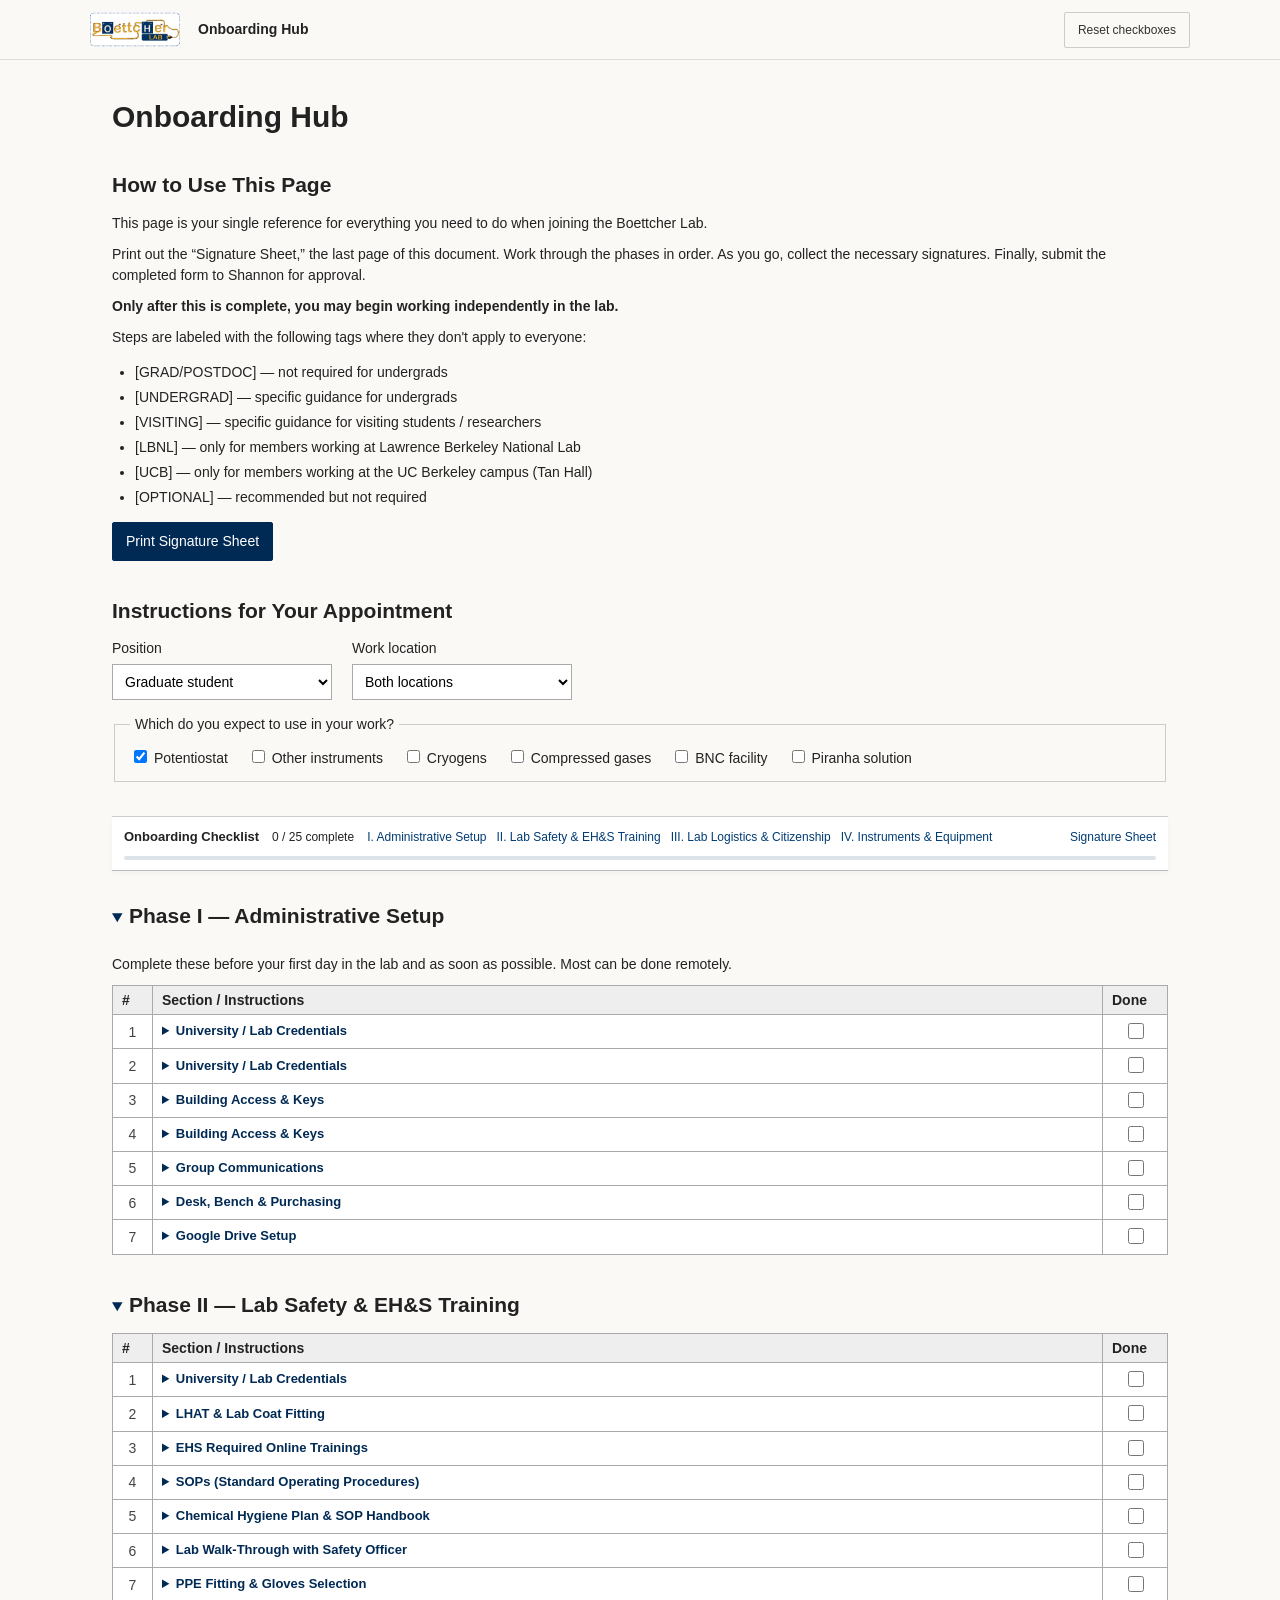
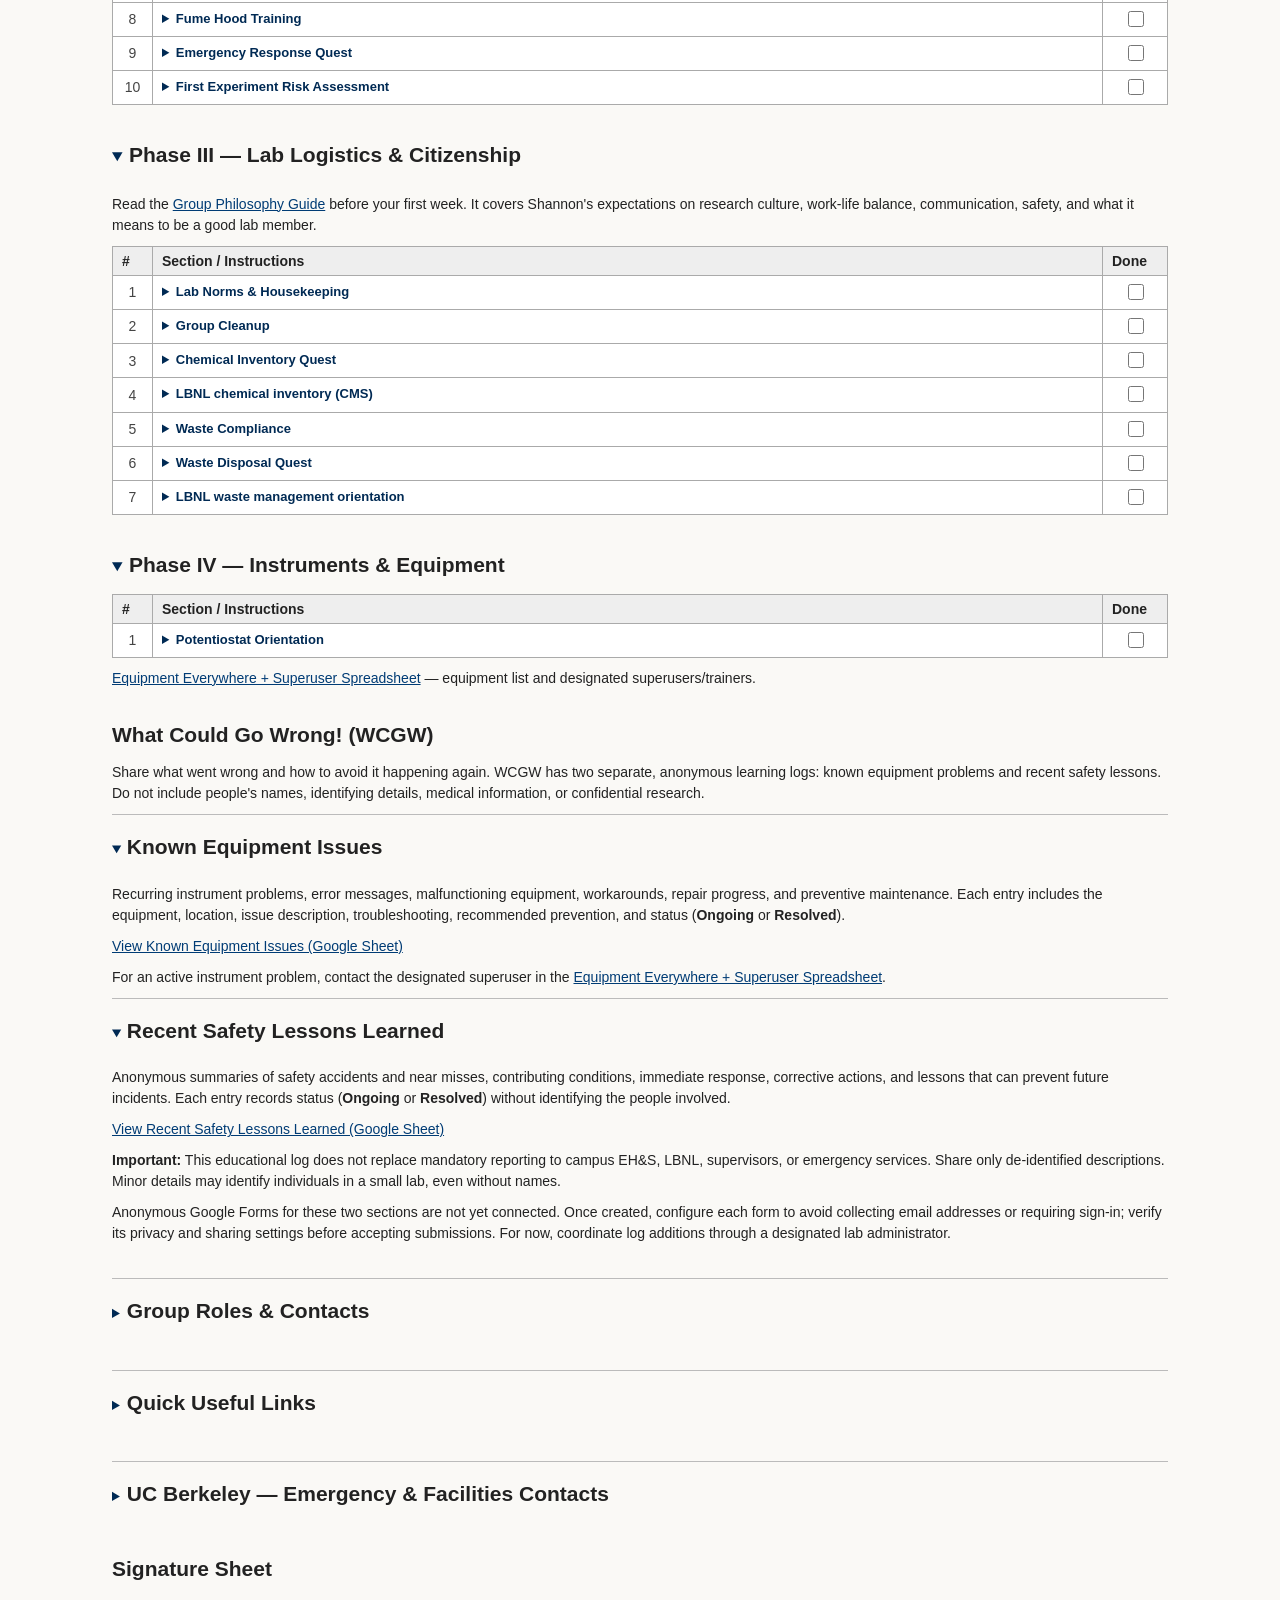
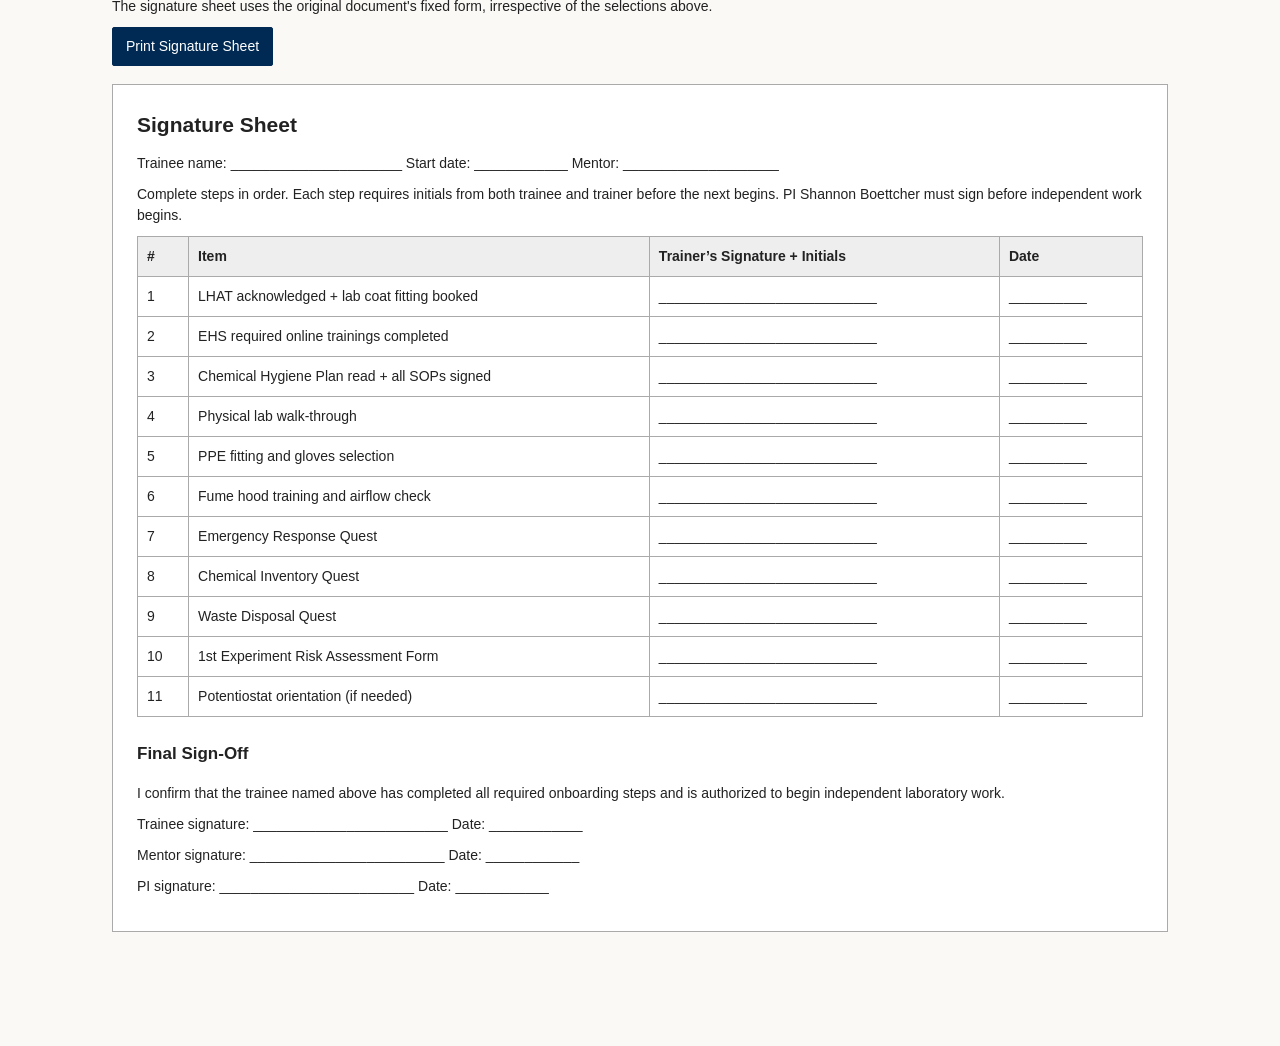
==== commit f97cbccf: "Move emergency contact file downloads and instructions under Group Roles & Contacts" ====
--- a/onboarding/index.html
+++ b/onboarding/index.html
@@ -9,9 +9,9 @@
 <div id="sticky-checklist" class="sticky-checklist"><strong>Onboarding Checklist</strong><span id="progress">0/0</span><nav id="phase-nav" aria-label="Onboarding phases"></nav><a href="#signature-sheet">Signature Sheet</a><div class="progress-track" role="progressbar" aria-label="Onboarding completion" aria-valuemin="0" aria-valuemax="100" aria-valuenow="0" id="progressTrack"><div id="progressFill" class="progress-fill"></div></div></div>
 <div id="phases"></div>
 <section id="wcgw"><h2>What Could Go Wrong! (WCGW)</h2><p>Share what went wrong and how to avoid it happening again. WCGW has two separate, anonymous learning logs: known equipment problems and recent safety lessons. Do not include people's names, identifying details, medical information, or confidential research.</p><details class="reference-details" open><summary>Known Equipment Issues</summary><p>Recurring instrument problems, error messages, malfunctioning equipment, workarounds, repair progress, and preventive maintenance. Each entry includes the equipment, location, issue description, troubleshooting, recommended prevention, and status (<strong>Ongoing</strong> or <strong>Resolved</strong>).</p><p><a href="https://docs.google.com/spreadsheets/d/1n3D9VgV696v0NroU-m8cX3CQ3yrQlMzzaUi5PE2Fpec/edit#gid=1224785100" target="_blank" rel="noopener noreferrer">View Known Equipment Issues (Google Sheet)</a></p><p>For an active instrument problem, contact the designated superuser in the <a href="https://docs.google.com/spreadsheets/d/1ZQLSnmgJmGB6u2VnZDe9SOowm1mUqNwXzju2ESyFlTo/edit?gid=1956073340#gid=1956073340" target="_blank" rel="noopener noreferrer">Equipment Everywhere + Superuser Spreadsheet</a>.</p></details><details class="reference-details" open><summary>Recent Safety Lessons Learned</summary><p>Anonymous summaries of safety accidents and near misses, contributing conditions, immediate response, corrective actions, and lessons that can prevent future incidents. Each entry records status (<strong>Ongoing</strong> or <strong>Resolved</strong>) without identifying the people involved.</p><p><a href="https://docs.google.com/spreadsheets/d/1n3D9VgV696v0NroU-m8cX3CQ3yrQlMzzaUi5PE2Fpec/edit#gid=867202534" target="_blank" rel="noopener noreferrer">View Recent Safety Lessons Learned (Google Sheet)</a></p><p><strong>Important:</strong> This educational log does not replace mandatory reporting to campus EH&amp;S, LBNL, supervisors, or emergency services. Share only de-identified descriptions. Minor details may identify individuals in a small lab, even without names.</p></details><p class="wcgw-footnote">Anonymous Google Forms for these two sections are not yet connected. Once created, configure each form to avoid collecting email addresses or requiring sign-in; verify its privacy and sharing settings before accepting submissions. For now, coordinate log additions through a designated lab administrator.</p></section>
-<section id="contacts"><details class="reference-details"><summary>Group Roles &amp; Contacts</summary><p>Refer to the Current Group Jobs Spreadsheet for the latest lab roles, responsibilities, and contacts.</p><p><a href="https://docs.google.com/spreadsheets/d/1Z7RrsoEdxLm7JeBpL2ujAhubBuPMMLZ0RDjtRDfDG5k/edit?gid=0#gid=0" target="_blank" rel="noopener noreferrer">Open Current Group Jobs Spreadsheet in Google Sheets</a></p><div class="jobs-embed"><iframe loading="lazy" title="Current Group Jobs Spreadsheet" src="https://docs.google.com/spreadsheets/d/1Z7RrsoEdxLm7JeBpL2ujAhubBuPMMLZ0RDjtRDfDG5k/preview?gid=0" referrerpolicy="strict-origin-when-cross-origin"></iframe><p class="embed-note">Viewing requires access to the spreadsheet. If the embedded view is blocked, use the Google Sheets link above.</p></div></details></section>
+<section id="contacts"><details class="reference-details"><summary>Group Roles &amp; Contacts</summary><p>Refer to the Current Group Jobs Spreadsheet for the latest lab roles, responsibilities, and contacts.</p><p><a href="https://docs.google.com/spreadsheets/d/1Z7RrsoEdxLm7JeBpL2ujAhubBuPMMLZ0RDjtRDfDG5k/edit?gid=0#gid=0" target="_blank" rel="noopener noreferrer">Open Current Group Jobs Spreadsheet in Google Sheets</a></p><div class="jobs-embed"><iframe loading="lazy" title="Current Group Jobs Spreadsheet" src="https://docs.google.com/spreadsheets/d/1Z7RrsoEdxLm7JeBpL2ujAhubBuPMMLZ0RDjtRDfDG5k/preview?gid=0" referrerpolicy="strict-origin-when-cross-origin"></iframe><p class="embed-note">Viewing requires access to the spreadsheet. If the embedded view is blocked, use the Google Sheets link above.</p></div><details id="download-emergency-contacts" class="reference-details jobs-embed" open><summary>Save Emergency &amp; Facilities Contacts to Your Phone</summary><p>Download the contact file(s) for your work location onto your phone, saving the <strong>.vcf</strong> file to <strong>Files</strong> (iPhone) or <strong>Downloads / Files</strong> (Android). Open the saved file, then choose <strong>Create New Contact</strong> or <strong>Import to Contacts</strong>. If you work at both UC Berkeley and LBNL, save both contacts.</p><div class="table-scroll"><table><thead><tr><th>Work location</th><th>Download contact file</th></tr></thead><tbody><tr><td>UC Berkeley / Tan Hall</td><td><a href="contacts/Chemistry_Emergency_Facilities_Berkeley.vcf" download="Chemistry_Emergency_Facilities_Berkeley.vcf">Chemistry Emergency &amp; Facilities @ Berkeley (.vcf)</a></td></tr><tr><td>Lawrence Berkeley National Laboratory</td><td><a href="contacts/LBNL_Emergency_and_Facilities.vcf" download="LBNL_Emergency_and_Facilities.vcf">LBNL Emergency &amp; Facilities (.vcf)</a></td></tr></tbody></table></div><p>These are single-contact files with individually labeled emergency, facilities, and medical phone numbers. The phone numbers do not replace dialing <a href="tel:911">911</a> for a life-threatening emergency.</p></details>
+</details></section>
 <section id="resources"><details class="reference-details"><summary>Quick Useful Links</summary><div class="table-scroll"><table><thead><tr><th>Resource</th><th>Link</th></tr></thead><tbody id="resource-rows"></tbody></table></div></details></section>
-<section id="download-emergency-contacts"><details class="reference-details" open><summary>Save Emergency &amp; Facilities Contacts to Your Phone</summary><p>Download the contact file(s) for your work location onto your phone, saving the <strong>.vcf</strong> file to <strong>Files</strong> (iPhone) or <strong>Downloads / Files</strong> (Android). Open the saved file, then choose <strong>Create New Contact</strong> or <strong>Import to Contacts</strong>. If you work at both UC Berkeley and LBNL, save both contacts.</p><div class="table-scroll"><table><thead><tr><th>Work location</th><th>Download contact file</th></tr></thead><tbody><tr><td>UC Berkeley / Tan Hall</td><td><a href="contacts/Chemistry_Emergency_Facilities_Berkeley.vcf" download="Chemistry_Emergency_Facilities_Berkeley.vcf">Chemistry Emergency &amp; Facilities @ Berkeley (.vcf)</a></td></tr><tr><td>Lawrence Berkeley National Laboratory</td><td><a href="contacts/LBNL_Emergency_and_Facilities.vcf" download="LBNL_Emergency_and_Facilities.vcf">LBNL Emergency &amp; Facilities (.vcf)</a></td></tr></tbody></table></div><p>These are single-contact files with individually labeled emergency, facilities, and medical phone numbers. The phone numbers do not replace dialing <a href="tel:911">911</a> for a life-threatening emergency.</p></details></section>
 <section id="emergency-contacts"><details class="reference-details"><summary>UC Berkeley — Emergency &amp; Facilities Contacts</summary><p class="emergency-alert"><strong>Emergency: <a href="tel:911">911</a></strong> · Campus police from a cell phone: <a href="tel:5106423333">(510) 642-3333</a></p><div class="table-scroll"><table class="emergency-table"><thead><tr><th>Situation / Service</th><th>Contact</th><th>Phone / Link</th><th>When to use</th></tr></thead><tbody><tr><td>Immediate emergency</td><td>Police, fire, ambulance</td><td><a href="tel:911">911</a> / <a href="tel:5106423333">(510) 642-3333</a></td><td>Fire, serious injury, dangerous release, or immediate threat.</td></tr><tr><td>Non-emergency campus police</td><td>UCPD</td><td><a href="tel:5106426760">(510) 642-6760</a></td><td>Non-urgent police and security assistance.</td></tr><tr><td>Urgent building maintenance (24/7)</td><td>Facilities Services</td><td><a href="tel:5106421032">(510) 642-1032</a></td><td>Flooding, utilities failures, fume hood/ventilation problems, or unsafe building conditions.</td></tr><tr><td>Routine maintenance</td><td>Facilities Services</td><td><a href="https://facilities.berkeley.edu/operating-units/customer-service-center/maintenance-requests" target="_blank" rel="noopener noreferrer">Maintenance requests</a></td><td>Non-urgent lighting, plumbing, HVAC, custodial, or repair issues.</td></tr><tr><td>Chemical spills / laboratory safety</td><td>EH&amp;S</td><td><a href="tel:5106423073">(510) 642-3073</a></td><td>Report hazardous spills, exposures, and lab safety concerns. For life-threatening situations, call 911.</td></tr><tr><td>After-hours hazardous incident</td><td>UCPD</td><td><a href="tel:911">911</a> / <a href="tel:5106423333">(510) 642-3333</a> (emergency); <a href="tel:5106426760">(510) 642-6760</a> (non-emergency)</td><td>After-hours spill or exposure: use emergency dispatch for an immediate hazard; otherwise non-emergency police dispatch.</td></tr><tr><td>Work-related injury or exposure</td><td>Occupational Health</td><td><a href="tel:5106426891">(510) 642-6891</a></td><td>Schedule non-emergency work-related injury or illness evaluation; weekdays.</td></tr><tr><td>Urgent non-life-threatening medical care</td><td>Tang Center Urgent Care</td><td><a href="tel:5106423188">(510) 642-3188</a></td><td>Urgent medical assessment; confirm clinic availability.</td></tr><tr><td>Campus emergency updates</td><td>UC Berkeley emergency information</td><td><a href="tel:18007059998">1-800-705-9998</a></td><td>Campus-wide emergency updates and closures.</td></tr></tbody></table></div><h3>Boettcher Lab &amp; Tan Hall Contacts</h3><div class="table-scroll"><table class="emergency-table"><thead><tr><th>Name</th><th>Responsibility</th><th>Phone (fill in)</th></tr></thead><tbody><tr><td>Yang Zhao</td><td>Campus lab safety / EH&amp;S coordination</td><td><span class="phone-blank" aria-label="Phone number to be filled in">________________</span></td></tr><tr><td>Martha</td><td>Campus lab safety</td><td><span class="phone-blank" aria-label="Phone number to be filled in">________________</span></td></tr><tr><td>Sree</td><td>Campus lab safety</td><td><span class="phone-blank" aria-label="Phone number to be filled in">________________</span></td></tr><tr><td>Matthew Zoerb</td><td>Lab safety and chemical inventory</td><td><span class="phone-blank" aria-label="Phone number to be filled in">________________</span></td></tr><tr><td>Wenbo Zhang</td><td>Safety walkthroughs, training, SOPs</td><td><span class="phone-blank" aria-label="Phone number to be filled in">________________</span></td></tr><tr><td>Tan Hall Building Manager</td><td>Facilities contact — confirm name</td><td><span class="phone-blank" aria-label="Phone number to be filled in">________________</span></td></tr></tbody></table></div><p class="contact-note">Fill in the lab phone numbers locally. For an immediate threat to life or safety, call 911 first. Official contact references: <a href="https://facilities.berkeley.edu/operating-units/customer-service-center/maintenance-requests" target="_blank" rel="noopener noreferrer">Facilities Services</a>, <a href="https://ehs.berkeley.edu/node/97" target="_blank" rel="noopener noreferrer">EH&amp;S</a>, <a href="https://uhs.berkeley.edu/about-uhs/contact-us" target="_blank" rel="noopener noreferrer">University Health Services</a>.</p></details></section>
 <section id="signature-sheet"><h2>Signature Sheet</h2><p>The signature sheet uses the original document's fixed form, irrespective of the selections above.</p><button id="print-bottom" type="button">Print Signature Sheet</button><div id="signature-preview"></div></section>
 </main>
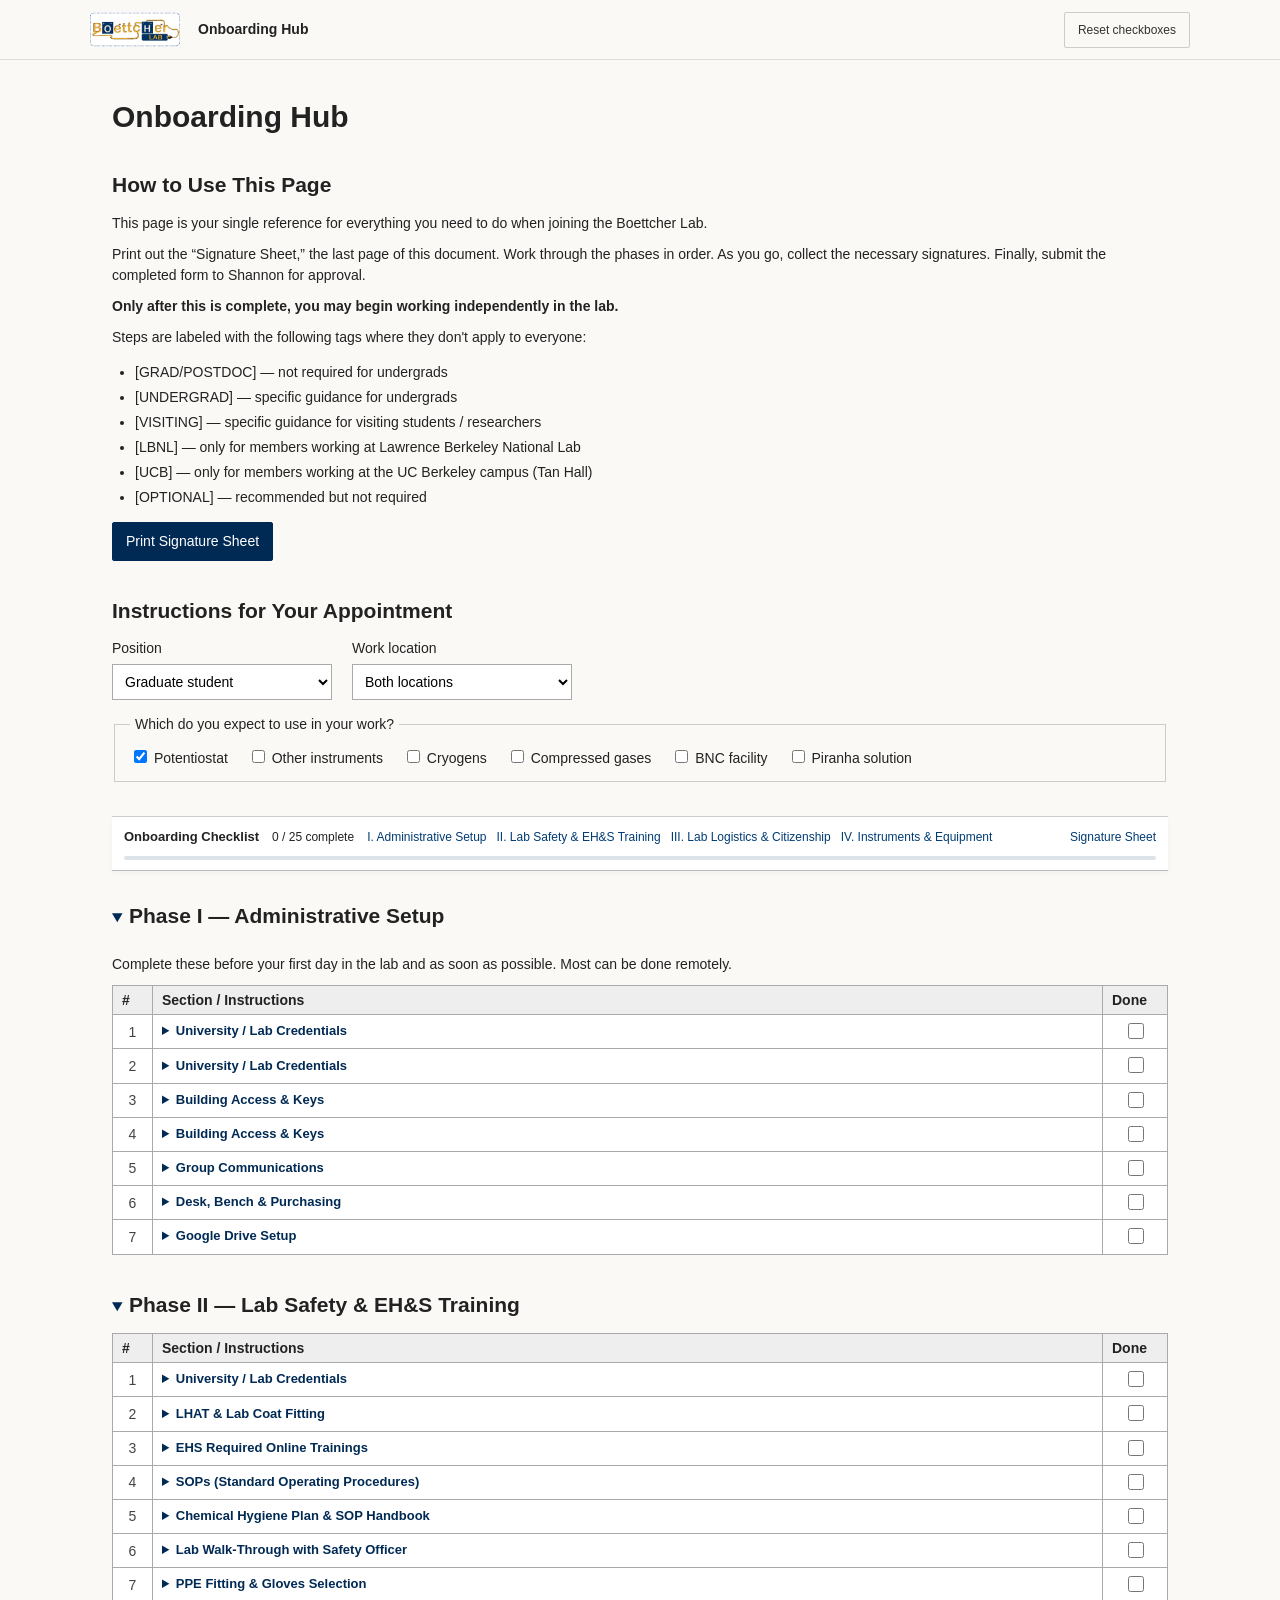
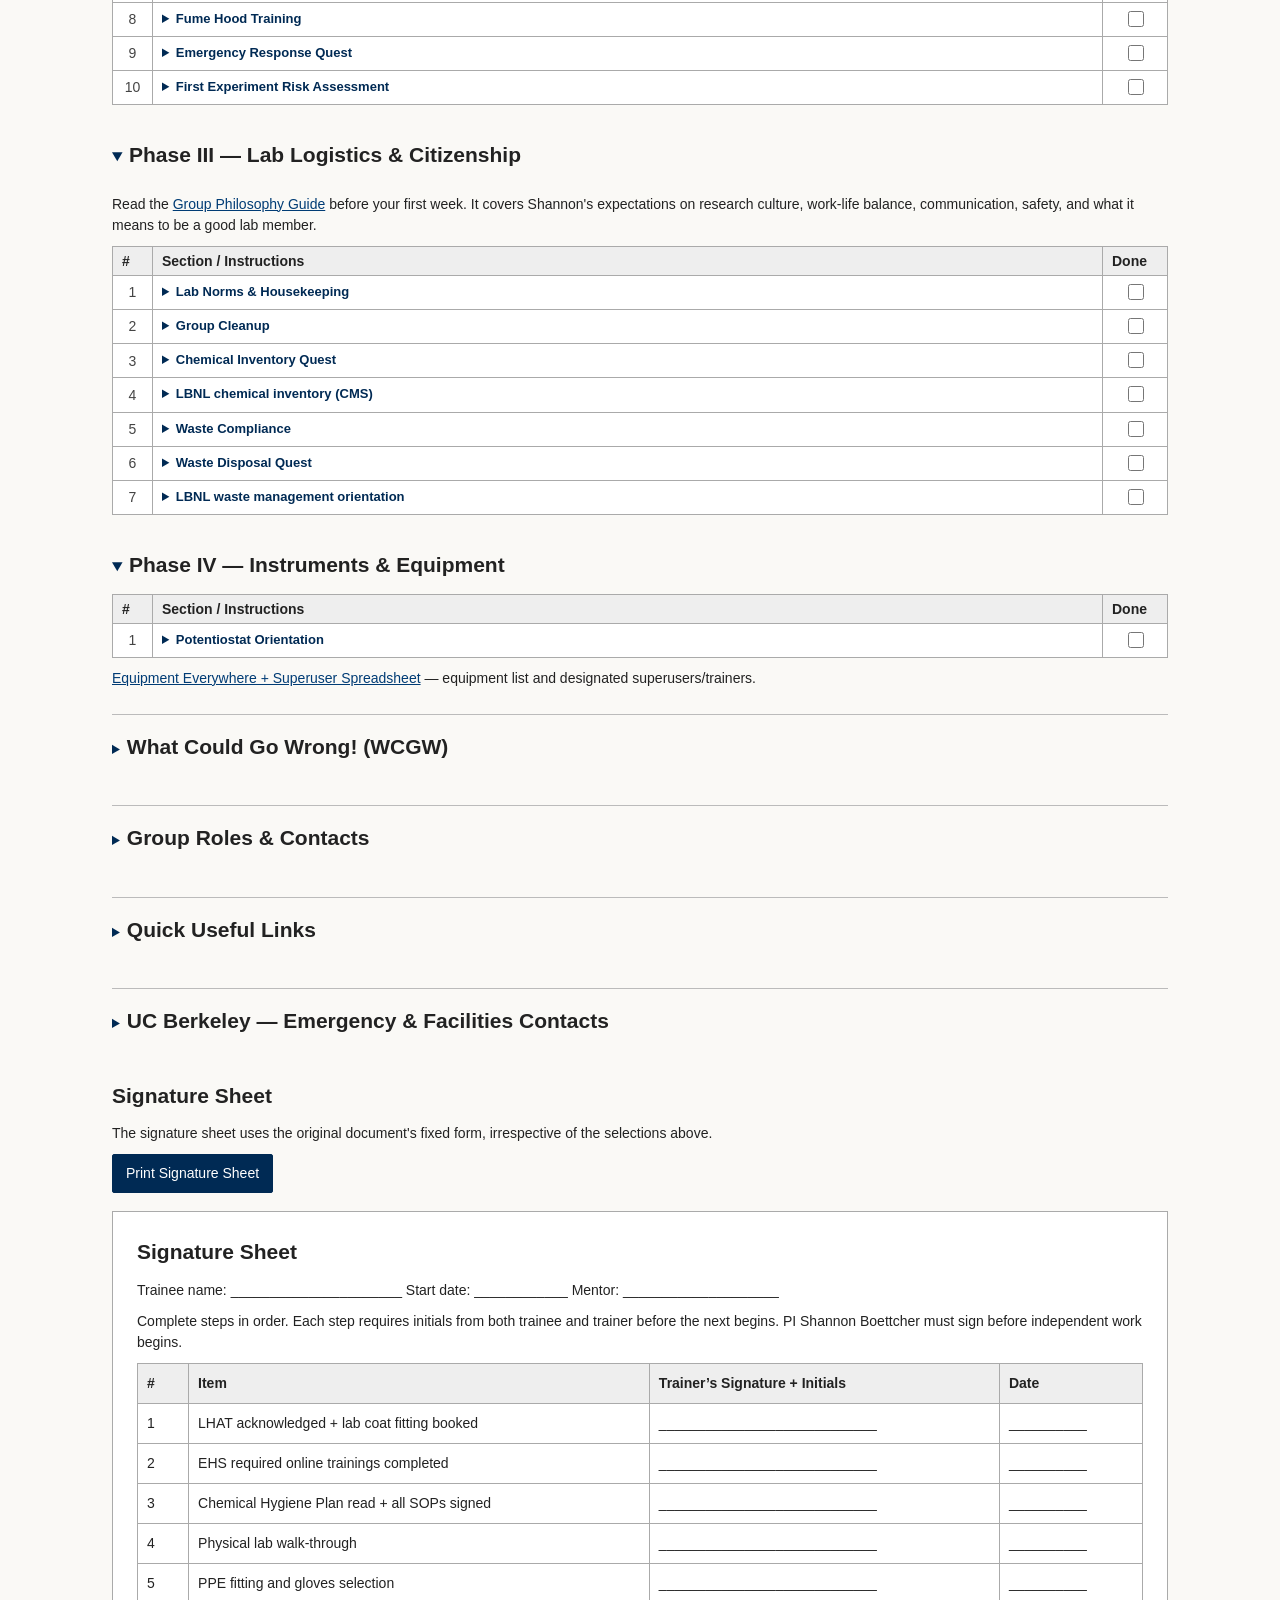
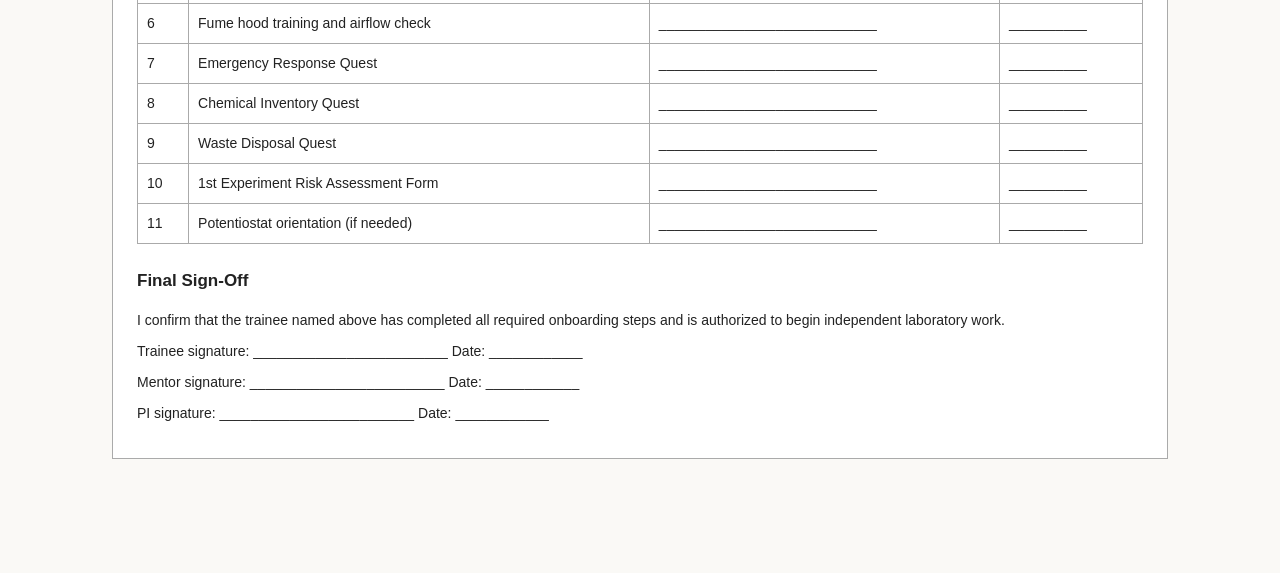
==== commit a1e392ad: "Make WCGW one dropdown with static equipment and safety subsections" ====
--- a/onboarding/index.html
+++ b/onboarding/index.html
@@ -8,7 +8,7 @@
 <section id="preferences"><h2>Instructions for Your Appointment</h2><div class="filters"><label>Position<select id="role"><option value="undergrad">Undergraduate</option><option value="grad">Graduate student</option><option value="postdoc">Postdoc</option></select></label><label>Work location<select id="location"><option value="ucb">UC Berkeley (Tan Hall)</option><option value="lbnl">LBNL</option><option value="both">Both locations</option></select></label></div><fieldset class="activities"><legend>Which do you expect to use in your work?</legend><div id="activity-options"></div></fieldset></section>
 <div id="sticky-checklist" class="sticky-checklist"><strong>Onboarding Checklist</strong><span id="progress">0/0</span><nav id="phase-nav" aria-label="Onboarding phases"></nav><a href="#signature-sheet">Signature Sheet</a><div class="progress-track" role="progressbar" aria-label="Onboarding completion" aria-valuemin="0" aria-valuemax="100" aria-valuenow="0" id="progressTrack"><div id="progressFill" class="progress-fill"></div></div></div>
 <div id="phases"></div>
-<section id="wcgw"><h2>What Could Go Wrong! (WCGW)</h2><p>Share what went wrong and how to avoid it happening again. WCGW has two separate, anonymous learning logs: known equipment problems and recent safety lessons. Do not include people's names, identifying details, medical information, or confidential research.</p><details class="reference-details" open><summary>Known Equipment Issues</summary><p>Recurring instrument problems, error messages, malfunctioning equipment, workarounds, repair progress, and preventive maintenance. Each entry includes the equipment, location, issue description, troubleshooting, recommended prevention, and status (<strong>Ongoing</strong> or <strong>Resolved</strong>).</p><p><a href="https://docs.google.com/spreadsheets/d/1n3D9VgV696v0NroU-m8cX3CQ3yrQlMzzaUi5PE2Fpec/edit#gid=1224785100" target="_blank" rel="noopener noreferrer">View Known Equipment Issues (Google Sheet)</a></p><p>For an active instrument problem, contact the designated superuser in the <a href="https://docs.google.com/spreadsheets/d/1ZQLSnmgJmGB6u2VnZDe9SOowm1mUqNwXzju2ESyFlTo/edit?gid=1956073340#gid=1956073340" target="_blank" rel="noopener noreferrer">Equipment Everywhere + Superuser Spreadsheet</a>.</p></details><details class="reference-details" open><summary>Recent Safety Lessons Learned</summary><p>Anonymous summaries of safety accidents and near misses, contributing conditions, immediate response, corrective actions, and lessons that can prevent future incidents. Each entry records status (<strong>Ongoing</strong> or <strong>Resolved</strong>) without identifying the people involved.</p><p><a href="https://docs.google.com/spreadsheets/d/1n3D9VgV696v0NroU-m8cX3CQ3yrQlMzzaUi5PE2Fpec/edit#gid=867202534" target="_blank" rel="noopener noreferrer">View Recent Safety Lessons Learned (Google Sheet)</a></p><p><strong>Important:</strong> This educational log does not replace mandatory reporting to campus EH&amp;S, LBNL, supervisors, or emergency services. Share only de-identified descriptions. Minor details may identify individuals in a small lab, even without names.</p></details><p class="wcgw-footnote">Anonymous Google Forms for these two sections are not yet connected. Once created, configure each form to avoid collecting email addresses or requiring sign-in; verify its privacy and sharing settings before accepting submissions. For now, coordinate log additions through a designated lab administrator.</p></section>
+<section id="wcgw"><details class="reference-details"><summary>What Could Go Wrong! (WCGW)</summary><p>Share what went wrong and how to avoid it happening again. WCGW has two separate, anonymous learning logs: known equipment problems and recent safety lessons. Do not include people's names, identifying details, medical information, or confidential research.</p><div class="wcgw-subsection"><h3>Known Equipment Issues</h3><p>Recurring instrument problems, error messages, malfunctioning equipment, workarounds, repair progress, and preventive maintenance. Each entry includes the equipment, location, issue description, troubleshooting, recommended prevention, and status (<strong>Ongoing</strong> or <strong>Resolved</strong>).</p><p><a href="https://docs.google.com/spreadsheets/d/1n3D9VgV696v0NroU-m8cX3CQ3yrQlMzzaUi5PE2Fpec/edit#gid=1224785100" target="_blank" rel="noopener noreferrer">View Known Equipment Issues (Google Sheet)</a></p><p>For an active instrument problem, contact the designated superuser in the <a href="https://docs.google.com/spreadsheets/d/1ZQLSnmgJmGB6u2VnZDe9SOowm1mUqNwXzju2ESyFlTo/edit?gid=1956073340#gid=1956073340" target="_blank" rel="noopener noreferrer">Equipment Everywhere + Superuser Spreadsheet</a>.</p></div><div class="wcgw-subsection"><h3>Recent Safety Lessons Learned</h3><p>Anonymous summaries of safety accidents and near misses, contributing conditions, immediate response, corrective actions, and lessons that can prevent future incidents. Each entry records status (<strong>Ongoing</strong> or <strong>Resolved</strong>) without identifying the people involved.</p><p><a href="https://docs.google.com/spreadsheets/d/1n3D9VgV696v0NroU-m8cX3CQ3yrQlMzzaUi5PE2Fpec/edit#gid=867202534" target="_blank" rel="noopener noreferrer">View Recent Safety Lessons Learned (Google Sheet)</a></p><p><strong>Important:</strong> This educational log does not replace mandatory reporting to campus EH&amp;S, LBNL, supervisors, or emergency services. Share only de-identified descriptions. Minor details may identify individuals in a small lab, even without names.</p></div><p class="wcgw-footnote">Anonymous Google Forms for these two sections are not yet connected. Once created, configure each form to avoid collecting email addresses or requiring sign-in; verify its privacy and sharing settings before accepting submissions. For now, coordinate log additions through a designated lab administrator.</p></details></section>
 <section id="contacts"><details class="reference-details"><summary>Group Roles &amp; Contacts</summary><p>Refer to the Current Group Jobs Spreadsheet for the latest lab roles, responsibilities, and contacts.</p><p><a href="https://docs.google.com/spreadsheets/d/1Z7RrsoEdxLm7JeBpL2ujAhubBuPMMLZ0RDjtRDfDG5k/edit?gid=0#gid=0" target="_blank" rel="noopener noreferrer">Open Current Group Jobs Spreadsheet in Google Sheets</a></p><div class="jobs-embed"><iframe loading="lazy" title="Current Group Jobs Spreadsheet" src="https://docs.google.com/spreadsheets/d/1Z7RrsoEdxLm7JeBpL2ujAhubBuPMMLZ0RDjtRDfDG5k/preview?gid=0" referrerpolicy="strict-origin-when-cross-origin"></iframe><p class="embed-note">Viewing requires access to the spreadsheet. If the embedded view is blocked, use the Google Sheets link above.</p></div><details id="download-emergency-contacts" class="reference-details jobs-embed" open><summary>Save Emergency &amp; Facilities Contacts to Your Phone</summary><p>Download the contact file(s) for your work location onto your phone, saving the <strong>.vcf</strong> file to <strong>Files</strong> (iPhone) or <strong>Downloads / Files</strong> (Android). Open the saved file, then choose <strong>Create New Contact</strong> or <strong>Import to Contacts</strong>. If you work at both UC Berkeley and LBNL, save both contacts.</p><div class="table-scroll"><table><thead><tr><th>Work location</th><th>Download contact file</th></tr></thead><tbody><tr><td>UC Berkeley / Tan Hall</td><td><a href="contacts/Chemistry_Emergency_Facilities_Berkeley.vcf" download="Chemistry_Emergency_Facilities_Berkeley.vcf">Chemistry Emergency &amp; Facilities @ Berkeley (.vcf)</a></td></tr><tr><td>Lawrence Berkeley National Laboratory</td><td><a href="contacts/LBNL_Emergency_and_Facilities.vcf" download="LBNL_Emergency_and_Facilities.vcf">LBNL Emergency &amp; Facilities (.vcf)</a></td></tr></tbody></table></div><p>These are single-contact files with individually labeled emergency, facilities, and medical phone numbers. The phone numbers do not replace dialing <a href="tel:911">911</a> for a life-threatening emergency.</p></details>
 </details></section>
 <section id="resources"><details class="reference-details"><summary>Quick Useful Links</summary><div class="table-scroll"><table><thead><tr><th>Resource</th><th>Link</th></tr></thead><tbody id="resource-rows"></tbody></table></div></details></section>
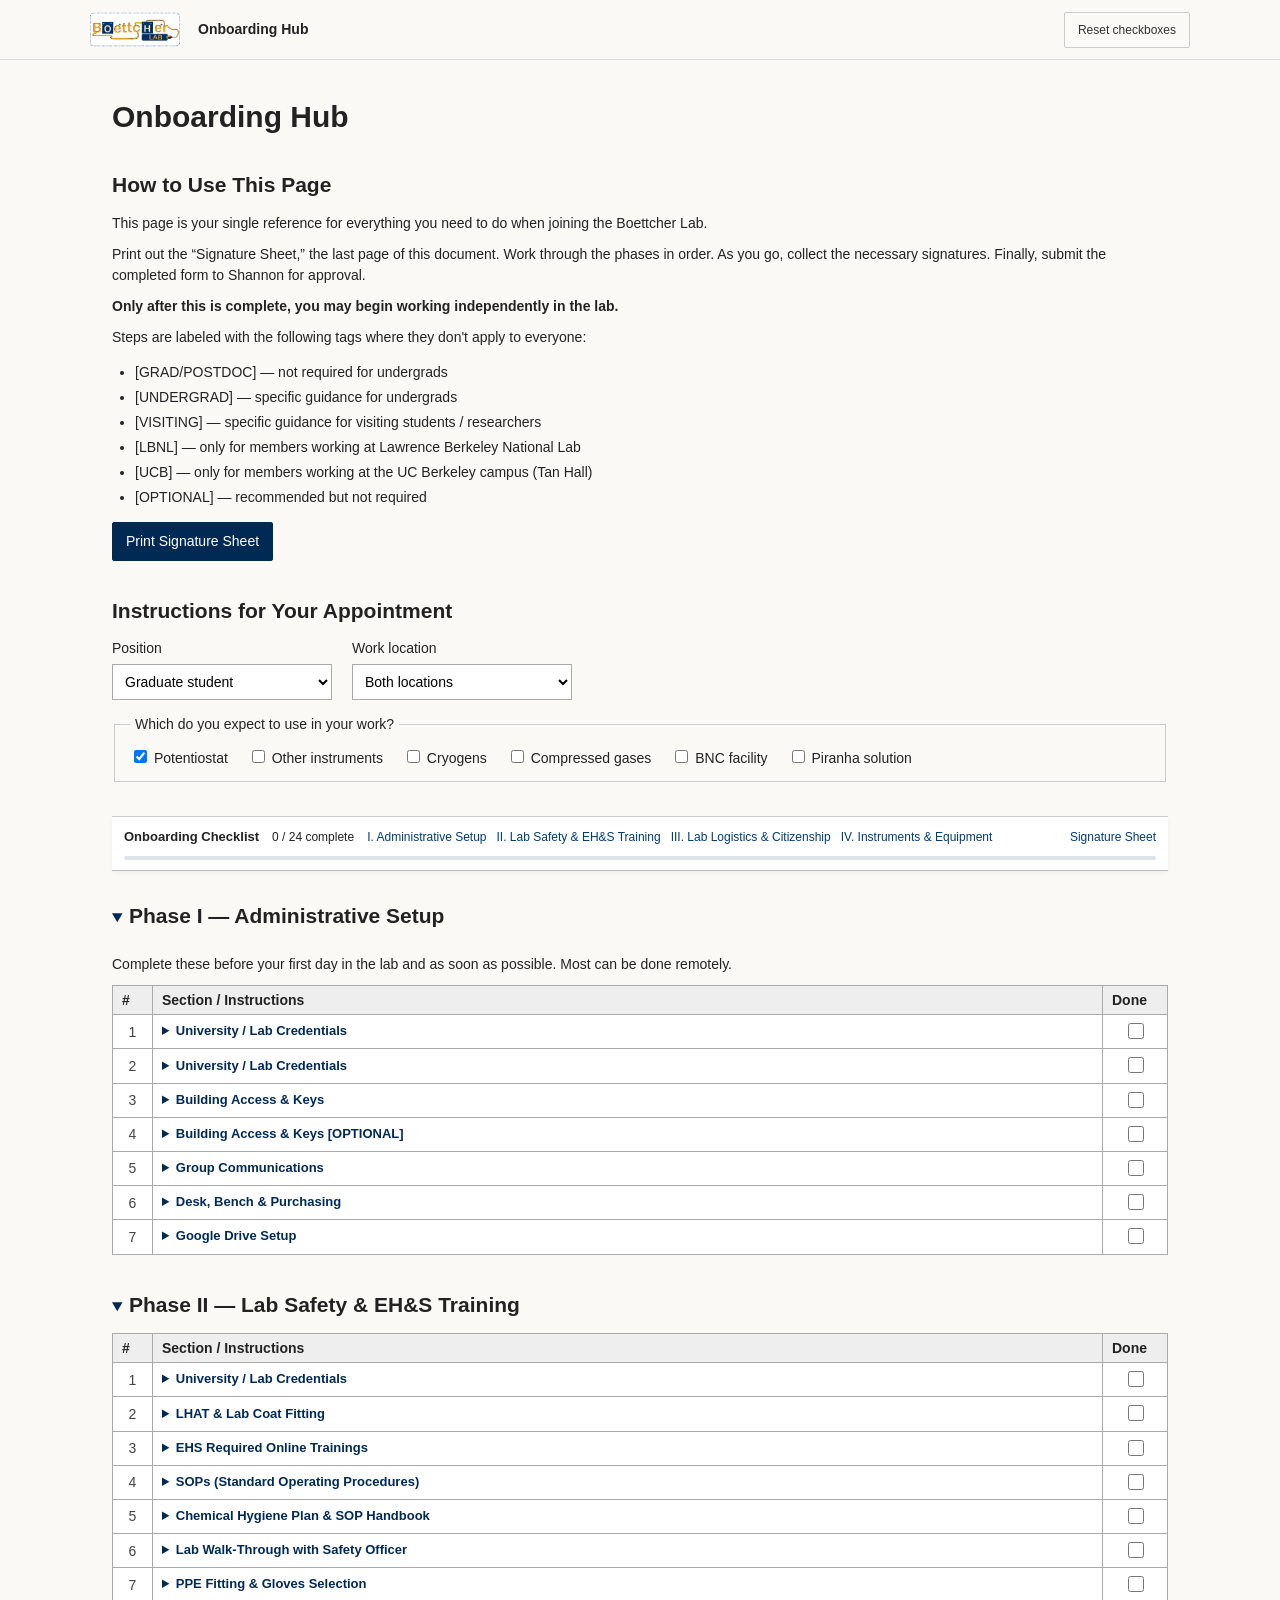
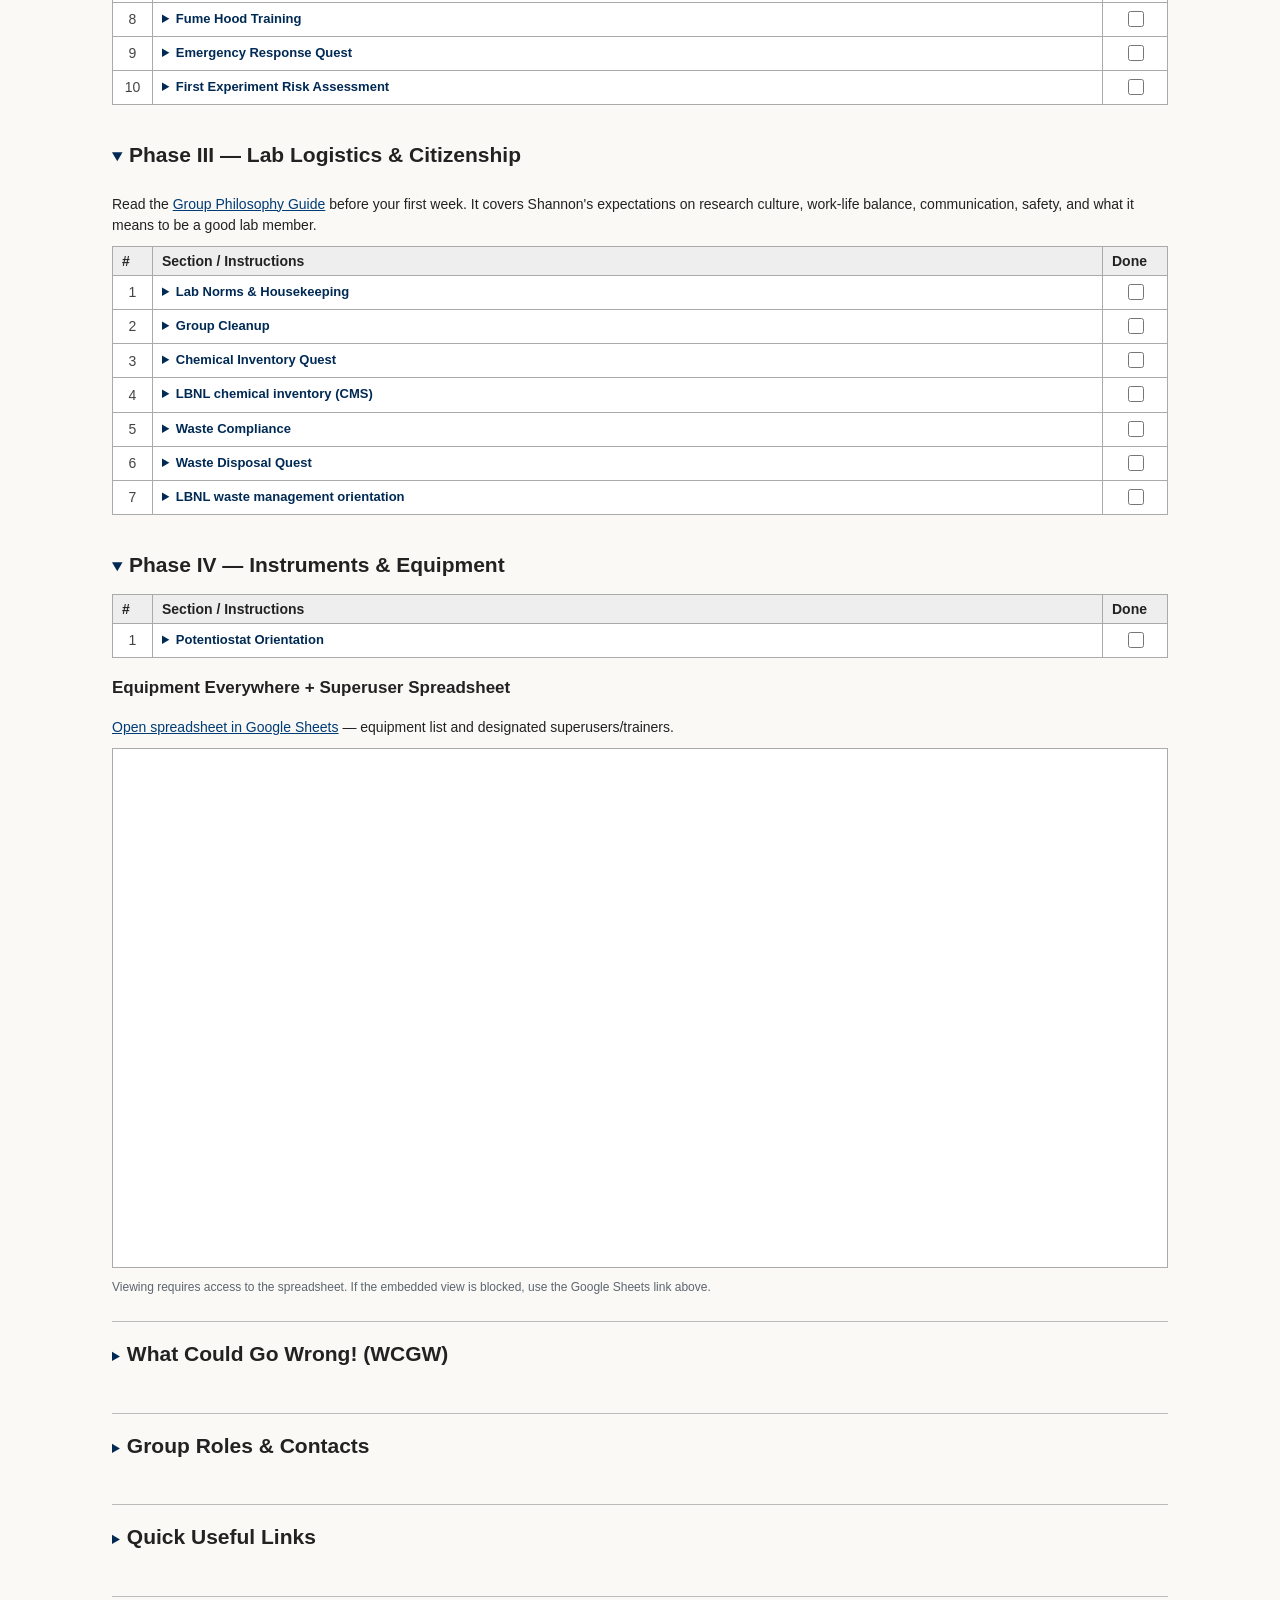
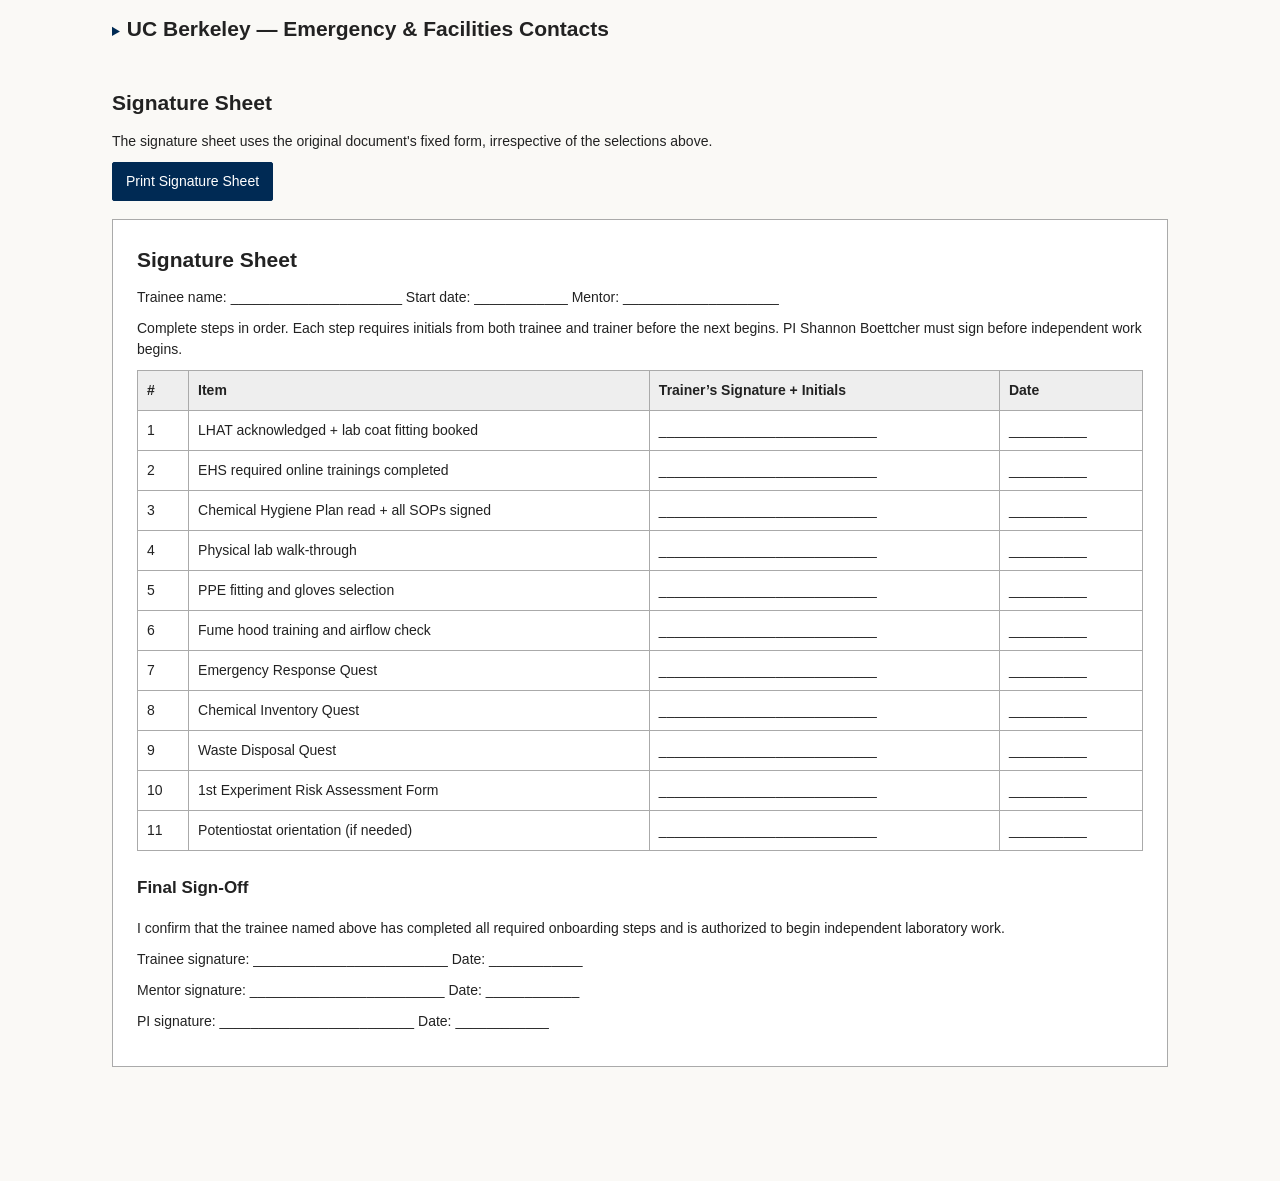
==== commit 51b35a4c: "Add after-hours Alta Bates emergency room guidance to campus contacts" ====
--- a/onboarding/index.html
+++ b/onboarding/index.html
@@ -12,7 +12,7 @@
 <section id="contacts"><details class="reference-details"><summary>Group Roles &amp; Contacts</summary><p>Refer to the Current Group Jobs Spreadsheet for the latest lab roles, responsibilities, and contacts.</p><p><a href="https://docs.google.com/spreadsheets/d/1Z7RrsoEdxLm7JeBpL2ujAhubBuPMMLZ0RDjtRDfDG5k/edit?gid=0#gid=0" target="_blank" rel="noopener noreferrer">Open Current Group Jobs Spreadsheet in Google Sheets</a></p><div class="jobs-embed"><iframe loading="lazy" title="Current Group Jobs Spreadsheet" src="https://docs.google.com/spreadsheets/d/1Z7RrsoEdxLm7JeBpL2ujAhubBuPMMLZ0RDjtRDfDG5k/preview?gid=0" referrerpolicy="strict-origin-when-cross-origin"></iframe><p class="embed-note">Viewing requires access to the spreadsheet. If the embedded view is blocked, use the Google Sheets link above.</p></div><details id="download-emergency-contacts" class="reference-details jobs-embed" open><summary>Save Emergency &amp; Facilities Contacts to Your Phone</summary><p>Download the contact file(s) for your work location onto your phone, saving the <strong>.vcf</strong> file to <strong>Files</strong> (iPhone) or <strong>Downloads / Files</strong> (Android). Open the saved file, then choose <strong>Create New Contact</strong> or <strong>Import to Contacts</strong>. If you work at both UC Berkeley and LBNL, save both contacts.</p><div class="table-scroll"><table><thead><tr><th>Work location</th><th>Download contact file</th></tr></thead><tbody><tr><td>UC Berkeley / Tan Hall</td><td><a href="contacts/Chemistry_Emergency_Facilities_Berkeley.vcf" download="Chemistry_Emergency_Facilities_Berkeley.vcf">Chemistry Emergency &amp; Facilities @ Berkeley (.vcf)</a></td></tr><tr><td>Lawrence Berkeley National Laboratory</td><td><a href="contacts/LBNL_Emergency_and_Facilities.vcf" download="LBNL_Emergency_and_Facilities.vcf">LBNL Emergency &amp; Facilities (.vcf)</a></td></tr></tbody></table></div><p>These are single-contact files with individually labeled emergency, facilities, and medical phone numbers. The phone numbers do not replace dialing <a href="tel:911">911</a> for a life-threatening emergency.</p></details>
 </details></section>
 <section id="resources"><details class="reference-details"><summary>Quick Useful Links</summary><div class="table-scroll"><table><thead><tr><th>Resource</th><th>Link</th></tr></thead><tbody id="resource-rows"></tbody></table></div></details></section>
-<section id="emergency-contacts"><details class="reference-details"><summary>UC Berkeley — Emergency &amp; Facilities Contacts</summary><p class="emergency-alert"><strong>Emergency: <a href="tel:911">911</a></strong> · Campus police from a cell phone: <a href="tel:5106423333">(510) 642-3333</a></p><div class="table-scroll"><table class="emergency-table"><thead><tr><th>Situation / Service</th><th>Contact</th><th>Phone / Link</th><th>When to use</th></tr></thead><tbody><tr><td>Immediate emergency</td><td>Police, fire, ambulance</td><td><a href="tel:911">911</a> / <a href="tel:5106423333">(510) 642-3333</a></td><td>Fire, serious injury, dangerous release, or immediate threat.</td></tr><tr><td>Non-emergency campus police</td><td>UCPD</td><td><a href="tel:5106426760">(510) 642-6760</a></td><td>Non-urgent police and security assistance.</td></tr><tr><td>Urgent building maintenance (24/7)</td><td>Facilities Services</td><td><a href="tel:5106421032">(510) 642-1032</a></td><td>Flooding, utilities failures, fume hood/ventilation problems, or unsafe building conditions.</td></tr><tr><td>Routine maintenance</td><td>Facilities Services</td><td><a href="https://facilities.berkeley.edu/operating-units/customer-service-center/maintenance-requests" target="_blank" rel="noopener noreferrer">Maintenance requests</a></td><td>Non-urgent lighting, plumbing, HVAC, custodial, or repair issues.</td></tr><tr><td>Chemical spills / laboratory safety</td><td>EH&amp;S</td><td><a href="tel:5106423073">(510) 642-3073</a></td><td>Report hazardous spills, exposures, and lab safety concerns. For life-threatening situations, call 911.</td></tr><tr><td>After-hours hazardous incident</td><td>UCPD</td><td><a href="tel:911">911</a> / <a href="tel:5106423333">(510) 642-3333</a> (emergency); <a href="tel:5106426760">(510) 642-6760</a> (non-emergency)</td><td>After-hours spill or exposure: use emergency dispatch for an immediate hazard; otherwise non-emergency police dispatch.</td></tr><tr><td>Work-related injury or exposure</td><td>Occupational Health</td><td><a href="tel:5106426891">(510) 642-6891</a></td><td>Schedule non-emergency work-related injury or illness evaluation; weekdays.</td></tr><tr><td>Urgent non-life-threatening medical care</td><td>Tang Center Urgent Care</td><td><a href="tel:5106423188">(510) 642-3188</a></td><td>Urgent medical assessment; confirm clinic availability.</td></tr><tr><td>Campus emergency updates</td><td>UC Berkeley emergency information</td><td><a href="tel:18007059998">1-800-705-9998</a></td><td>Campus-wide emergency updates and closures.</td></tr></tbody></table></div><h3>Boettcher Lab &amp; Tan Hall Contacts</h3><div class="table-scroll"><table class="emergency-table"><thead><tr><th>Name</th><th>Responsibility</th><th>Phone (fill in)</th></tr></thead><tbody><tr><td>Yang Zhao</td><td>Campus lab safety / EH&amp;S coordination</td><td><span class="phone-blank" aria-label="Phone number to be filled in">________________</span></td></tr><tr><td>Martha</td><td>Campus lab safety</td><td><span class="phone-blank" aria-label="Phone number to be filled in">________________</span></td></tr><tr><td>Sree</td><td>Campus lab safety</td><td><span class="phone-blank" aria-label="Phone number to be filled in">________________</span></td></tr><tr><td>Matthew Zoerb</td><td>Lab safety and chemical inventory</td><td><span class="phone-blank" aria-label="Phone number to be filled in">________________</span></td></tr><tr><td>Wenbo Zhang</td><td>Safety walkthroughs, training, SOPs</td><td><span class="phone-blank" aria-label="Phone number to be filled in">________________</span></td></tr><tr><td>Tan Hall Building Manager</td><td>Facilities contact — confirm name</td><td><span class="phone-blank" aria-label="Phone number to be filled in">________________</span></td></tr></tbody></table></div><p class="contact-note">Fill in the lab phone numbers locally. For an immediate threat to life or safety, call 911 first. Official contact references: <a href="https://facilities.berkeley.edu/operating-units/customer-service-center/maintenance-requests" target="_blank" rel="noopener noreferrer">Facilities Services</a>, <a href="https://ehs.berkeley.edu/node/97" target="_blank" rel="noopener noreferrer">EH&amp;S</a>, <a href="https://uhs.berkeley.edu/about-uhs/contact-us" target="_blank" rel="noopener noreferrer">University Health Services</a>.</p></details></section>
+<section id="emergency-contacts"><details class="reference-details"><summary>UC Berkeley — Emergency &amp; Facilities Contacts</summary><p class="emergency-alert"><strong>Emergency: <a href="tel:911">911</a></strong> · Campus police from a cell phone: <a href="tel:5106423333">(510) 642-3333</a></p><p><strong>After-hours medical emergencies:</strong> Go to the nearest emergency room (Alta Bates Emergency Department, <a href="https://www.sutterhealth.org/find-location/facility/alta-bates-campus-emergency-department-1043246535" target="_blank" rel="noopener noreferrer">2450 Ashby Ave, Berkeley, CA 94705</a>; open 24/7). For life-threatening emergencies, call <a href="tel:911">911</a>.</p><div class="table-scroll"><table class="emergency-table"><thead><tr><th>Situation / Service</th><th>Contact</th><th>Phone / Link</th><th>When to use</th></tr></thead><tbody><tr><td>Immediate emergency</td><td>Police, fire, ambulance</td><td><a href="tel:911">911</a> / <a href="tel:5106423333">(510) 642-3333</a></td><td>Fire, serious injury, dangerous release, or immediate threat.</td></tr><tr><td>Non-emergency campus police</td><td>UCPD</td><td><a href="tel:5106426760">(510) 642-6760</a></td><td>Non-urgent police and security assistance.</td></tr><tr><td>Urgent building maintenance (24/7)</td><td>Facilities Services</td><td><a href="tel:5106421032">(510) 642-1032</a></td><td>Flooding, utilities failures, fume hood/ventilation problems, or unsafe building conditions.</td></tr><tr><td>Routine maintenance</td><td>Facilities Services</td><td><a href="https://facilities.berkeley.edu/operating-units/customer-service-center/maintenance-requests" target="_blank" rel="noopener noreferrer">Maintenance requests</a></td><td>Non-urgent lighting, plumbing, HVAC, custodial, or repair issues.</td></tr><tr><td>Chemical spills / laboratory safety</td><td>EH&amp;S</td><td><a href="tel:5106423073">(510) 642-3073</a></td><td>Report hazardous spills, exposures, and lab safety concerns. For life-threatening situations, call 911.</td></tr><tr><td>After-hours hazardous incident</td><td>UCPD</td><td><a href="tel:911">911</a> / <a href="tel:5106423333">(510) 642-3333</a> (emergency); <a href="tel:5106426760">(510) 642-6760</a> (non-emergency)</td><td>After-hours spill or exposure: use emergency dispatch for an immediate hazard; otherwise non-emergency police dispatch.</td></tr><tr><td>Work-related injury or exposure</td><td>Occupational Health</td><td><a href="tel:5106426891">(510) 642-6891</a></td><td>Schedule non-emergency work-related injury or illness evaluation; weekdays.</td></tr><tr><td>Urgent non-life-threatening medical care</td><td>Tang Center Urgent Care</td><td><a href="tel:5106423188">(510) 642-3188</a></td><td>Urgent medical assessment; confirm clinic availability.</td></tr><tr><td>After-hours emergency room</td><td>Alta Bates Emergency Department</td><td><a href="tel:5102044444">(510) 204-4444</a></td><td>2450 Ashby Ave, Berkeley, CA 94705 (24/7). For life-threatening emergencies, call 911.</td></tr><tr><td>Campus emergency updates</td><td>UC Berkeley emergency information</td><td><a href="tel:18007059998">1-800-705-9998</a></td><td>Campus-wide emergency updates and closures.</td></tr></tbody></table></div><h3>Boettcher Lab &amp; Tan Hall Contacts</h3><div class="table-scroll"><table class="emergency-table"><thead><tr><th>Name</th><th>Responsibility</th><th>Phone (fill in)</th></tr></thead><tbody><tr><td>Yang Zhao</td><td>Campus lab safety / EH&amp;S coordination</td><td><span class="phone-blank" aria-label="Phone number to be filled in">________________</span></td></tr><tr><td>Martha</td><td>Campus lab safety</td><td><span class="phone-blank" aria-label="Phone number to be filled in">________________</span></td></tr><tr><td>Sree</td><td>Campus lab safety</td><td><span class="phone-blank" aria-label="Phone number to be filled in">________________</span></td></tr><tr><td>Matthew Zoerb</td><td>Lab safety and chemical inventory</td><td><span class="phone-blank" aria-label="Phone number to be filled in">________________</span></td></tr><tr><td>Wenbo Zhang</td><td>Safety walkthroughs, training, SOPs</td><td><span class="phone-blank" aria-label="Phone number to be filled in">________________</span></td></tr><tr><td>Tan Hall Building Manager</td><td>Facilities contact — confirm name</td><td><span class="phone-blank" aria-label="Phone number to be filled in">________________</span></td></tr></tbody></table></div><p class="contact-note">Fill in the lab phone numbers locally. For an immediate threat to life or safety, call 911 first. Official contact references: <a href="https://facilities.berkeley.edu/operating-units/customer-service-center/maintenance-requests" target="_blank" rel="noopener noreferrer">Facilities Services</a>, <a href="https://ehs.berkeley.edu/node/97" target="_blank" rel="noopener noreferrer">EH&amp;S</a>, <a href="https://uhs.berkeley.edu/about-uhs/contact-us" target="_blank" rel="noopener noreferrer">University Health Services</a>.</p></details></section>
 <section id="signature-sheet"><h2>Signature Sheet</h2><p>The signature sheet uses the original document's fixed form, irrespective of the selections above.</p><button id="print-bottom" type="button">Print Signature Sheet</button><div id="signature-preview"></div></section>
 </main>
 </body></html>
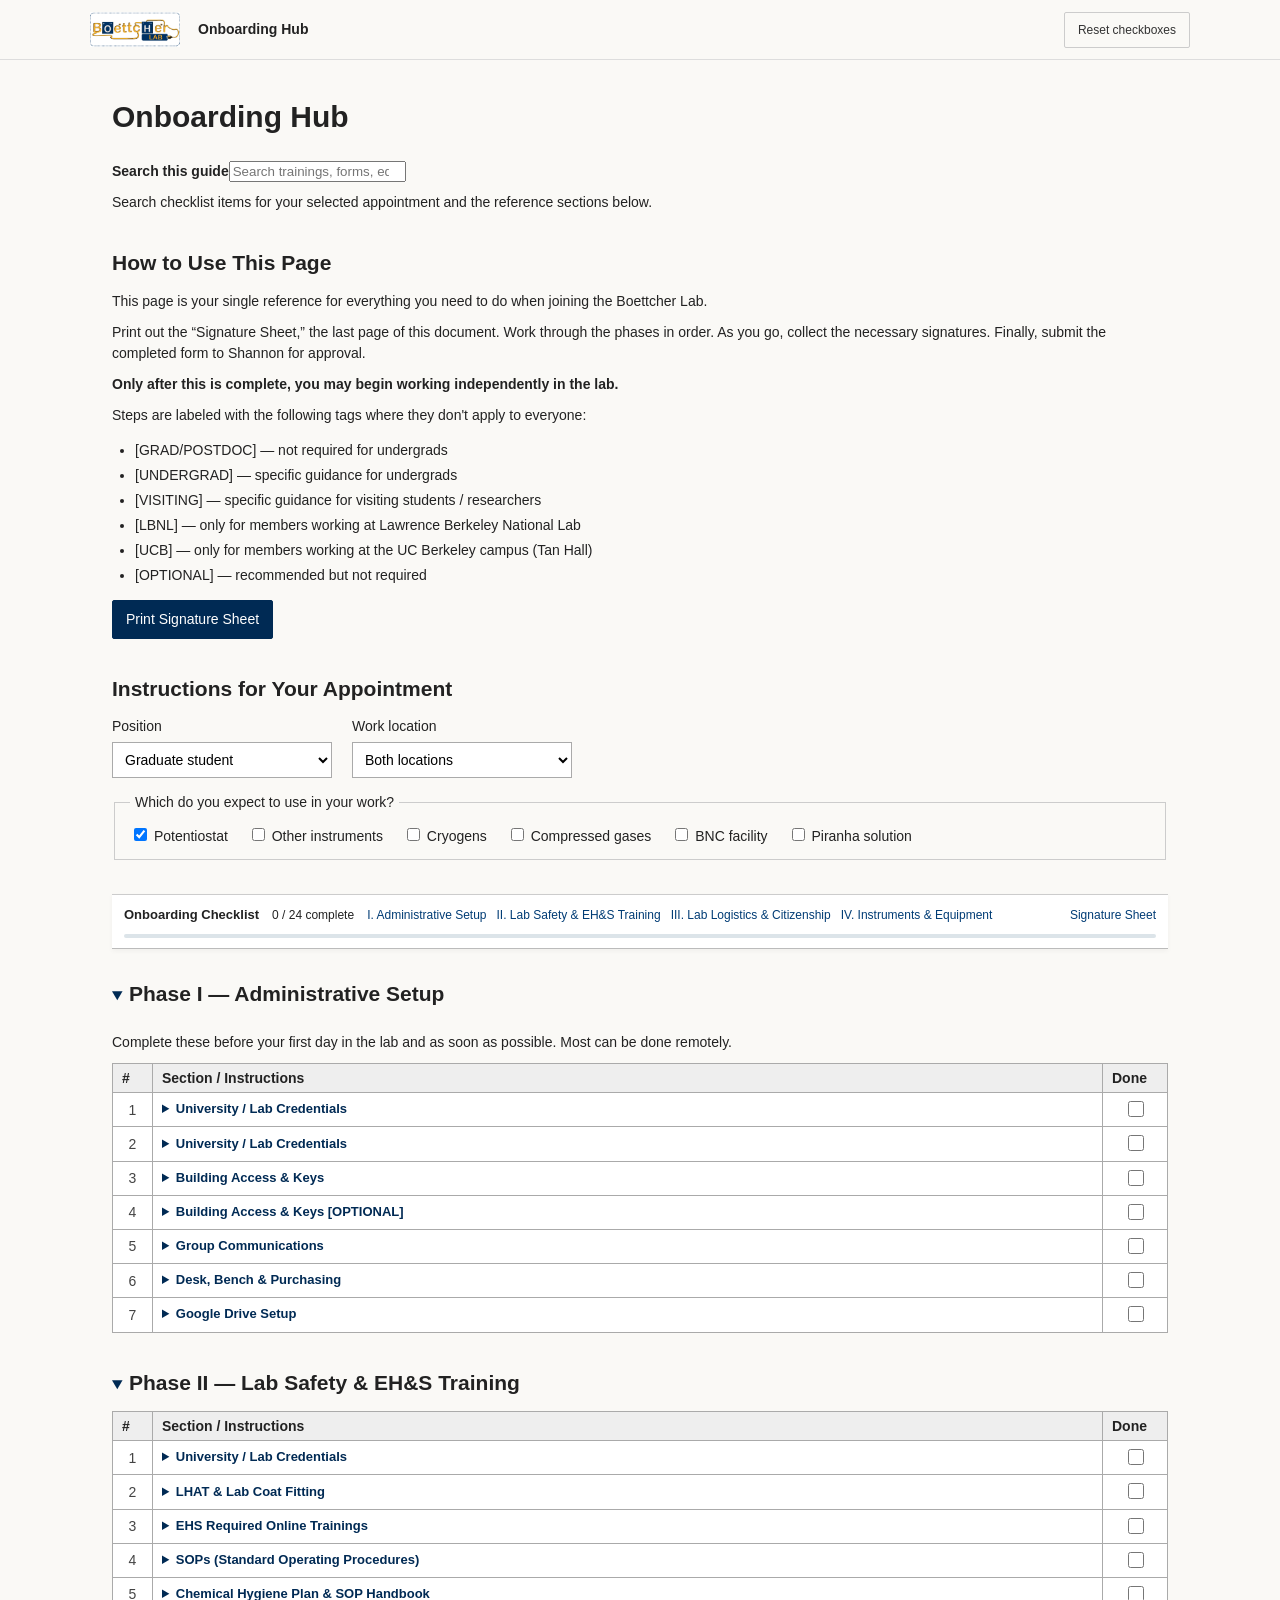
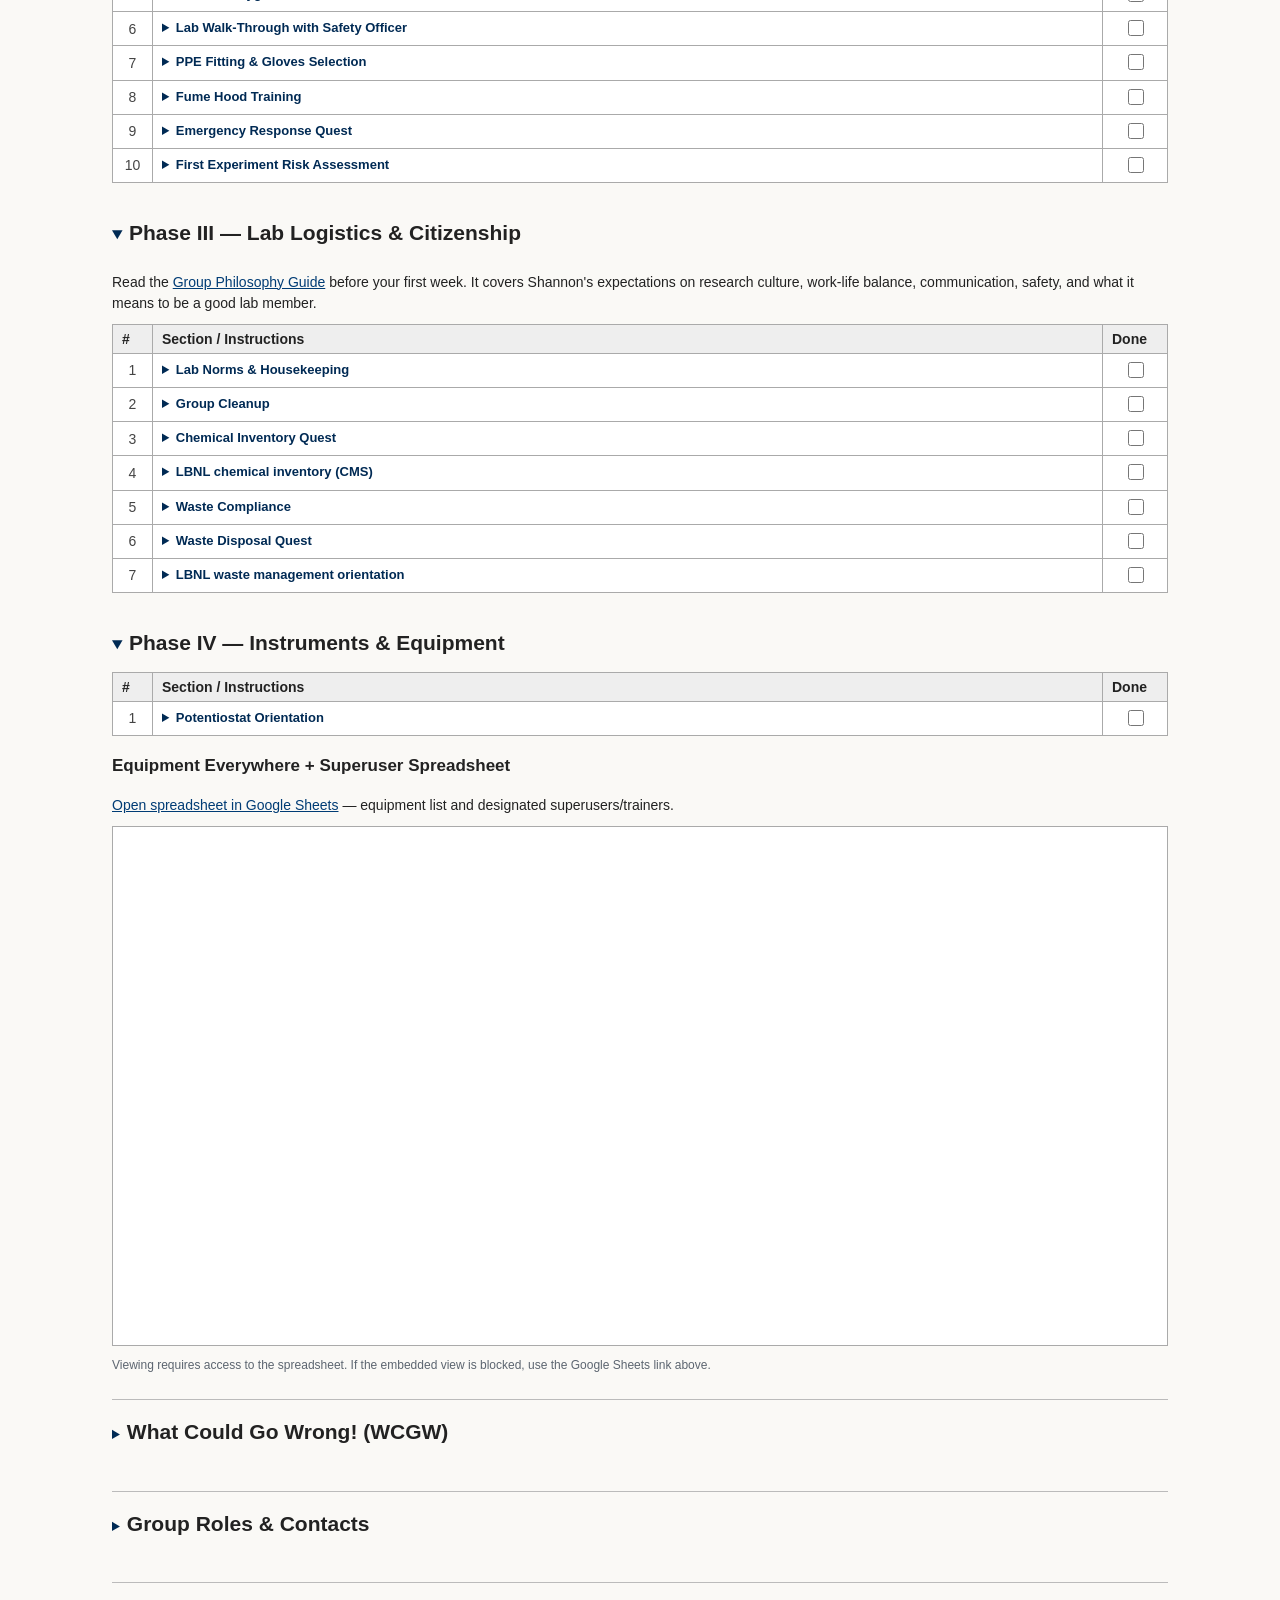
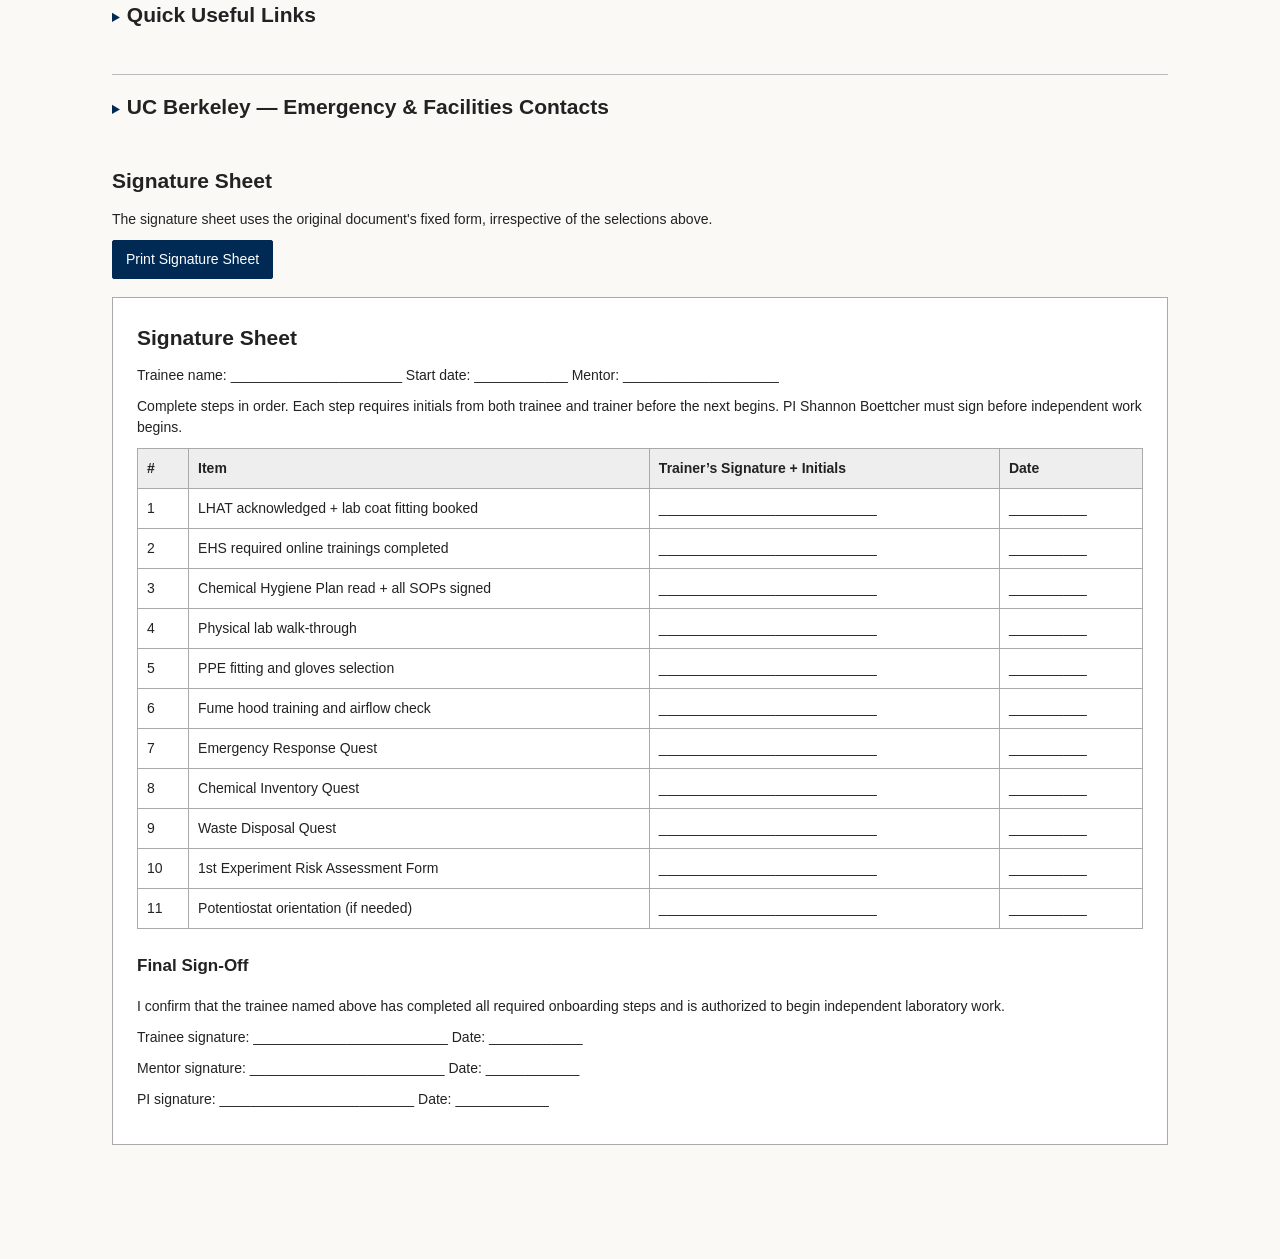
==== commit db823312: "Add search interface to onboarding page" ====
--- a/onboarding/index.html
+++ b/onboarding/index.html
@@ -4,6 +4,7 @@
 <header class="topbar"><a href="#top" class="brand"><img src="../assets/logo.png" alt="Boettcher Lab logo"></a><span class="toplabel">Onboarding Hub</span><button id="reset" type="button" class="plain-button">Reset checkboxes</button></header>
 <main id="top">
 <h1>Onboarding Hub</h1>
+<section id="site-search" class="site-search" role="search" aria-label="Search onboarding guide"><label for="search-query"><strong>Search this guide</strong></label><input id="search-query" type="search" placeholder="Search trainings, forms, equipment, contacts…" autocomplete="off" aria-controls="search-results"><p class="search-help">Search checklist items for your selected appointment and the reference sections below.</p><div id="search-results" class="search-results" aria-live="polite" hidden></div></section>
 <section id="how-to"><h2>How to Use This Page</h2><p>This page is your single reference for everything you need to do when joining the Boettcher Lab.</p><p>Print out the “Signature Sheet,” the last page of this document. Work through the phases in order. As you go, collect the necessary signatures. Finally, submit the completed form to Shannon for approval.</p><p><strong>Only after this is complete, you may begin working independently in the lab.</strong></p><p>Steps are labeled with the following tags where they don't apply to everyone:</p><ul><li>[GRAD/POSTDOC] — not required for undergrads</li><li>[UNDERGRAD] — specific guidance for undergrads</li><li>[VISITING] — specific guidance for visiting students / researchers</li><li>[LBNL] — only for members working at Lawrence Berkeley National Lab</li><li>[UCB] — only for members working at the UC Berkeley campus (Tan Hall)</li><li>[OPTIONAL] — recommended but not required</li></ul><button id="print-top" type="button">Print Signature Sheet</button></section>
 <section id="preferences"><h2>Instructions for Your Appointment</h2><div class="filters"><label>Position<select id="role"><option value="undergrad">Undergraduate</option><option value="grad">Graduate student</option><option value="postdoc">Postdoc</option></select></label><label>Work location<select id="location"><option value="ucb">UC Berkeley (Tan Hall)</option><option value="lbnl">LBNL</option><option value="both">Both locations</option></select></label></div><fieldset class="activities"><legend>Which do you expect to use in your work?</legend><div id="activity-options"></div></fieldset></section>
 <div id="sticky-checklist" class="sticky-checklist"><strong>Onboarding Checklist</strong><span id="progress">0/0</span><nav id="phase-nav" aria-label="Onboarding phases"></nav><a href="#signature-sheet">Signature Sheet</a><div class="progress-track" role="progressbar" aria-label="Onboarding completion" aria-valuemin="0" aria-valuemax="100" aria-valuenow="0" id="progressTrack"><div id="progressFill" class="progress-fill"></div></div></div>
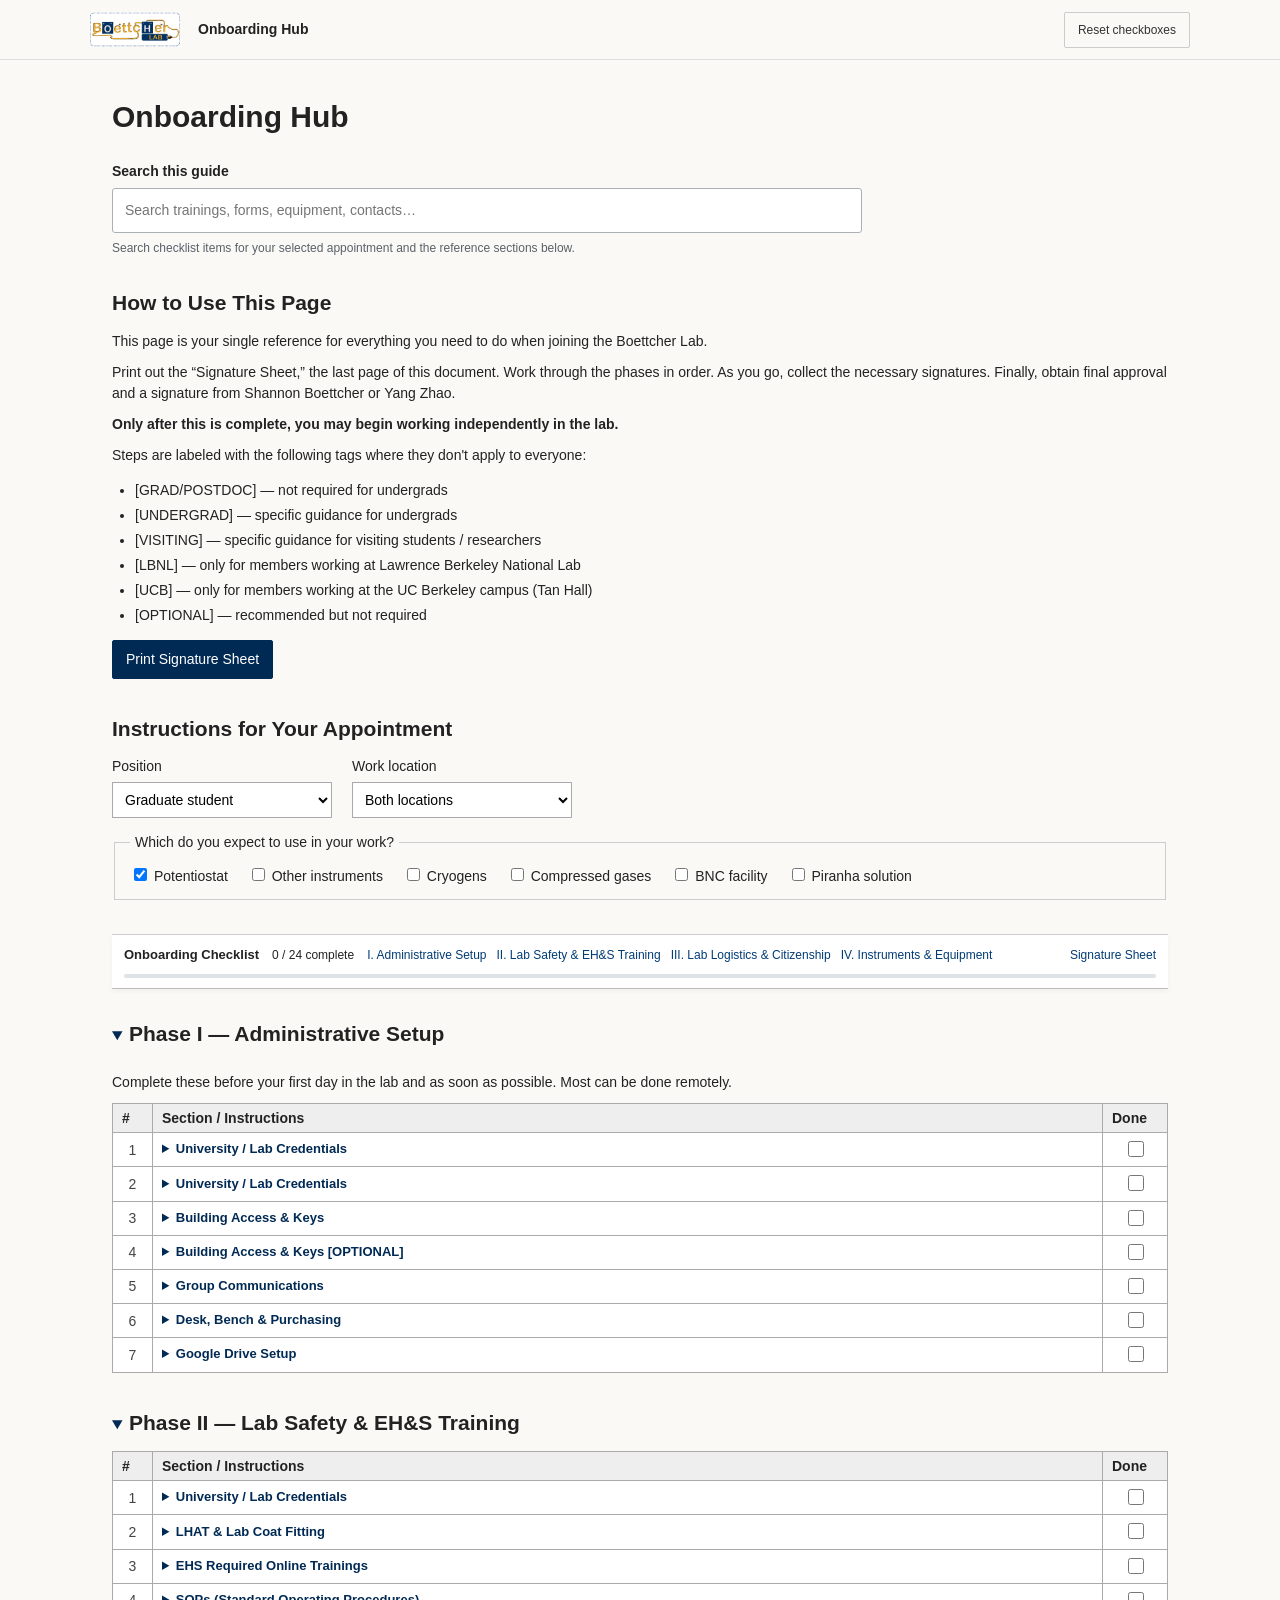
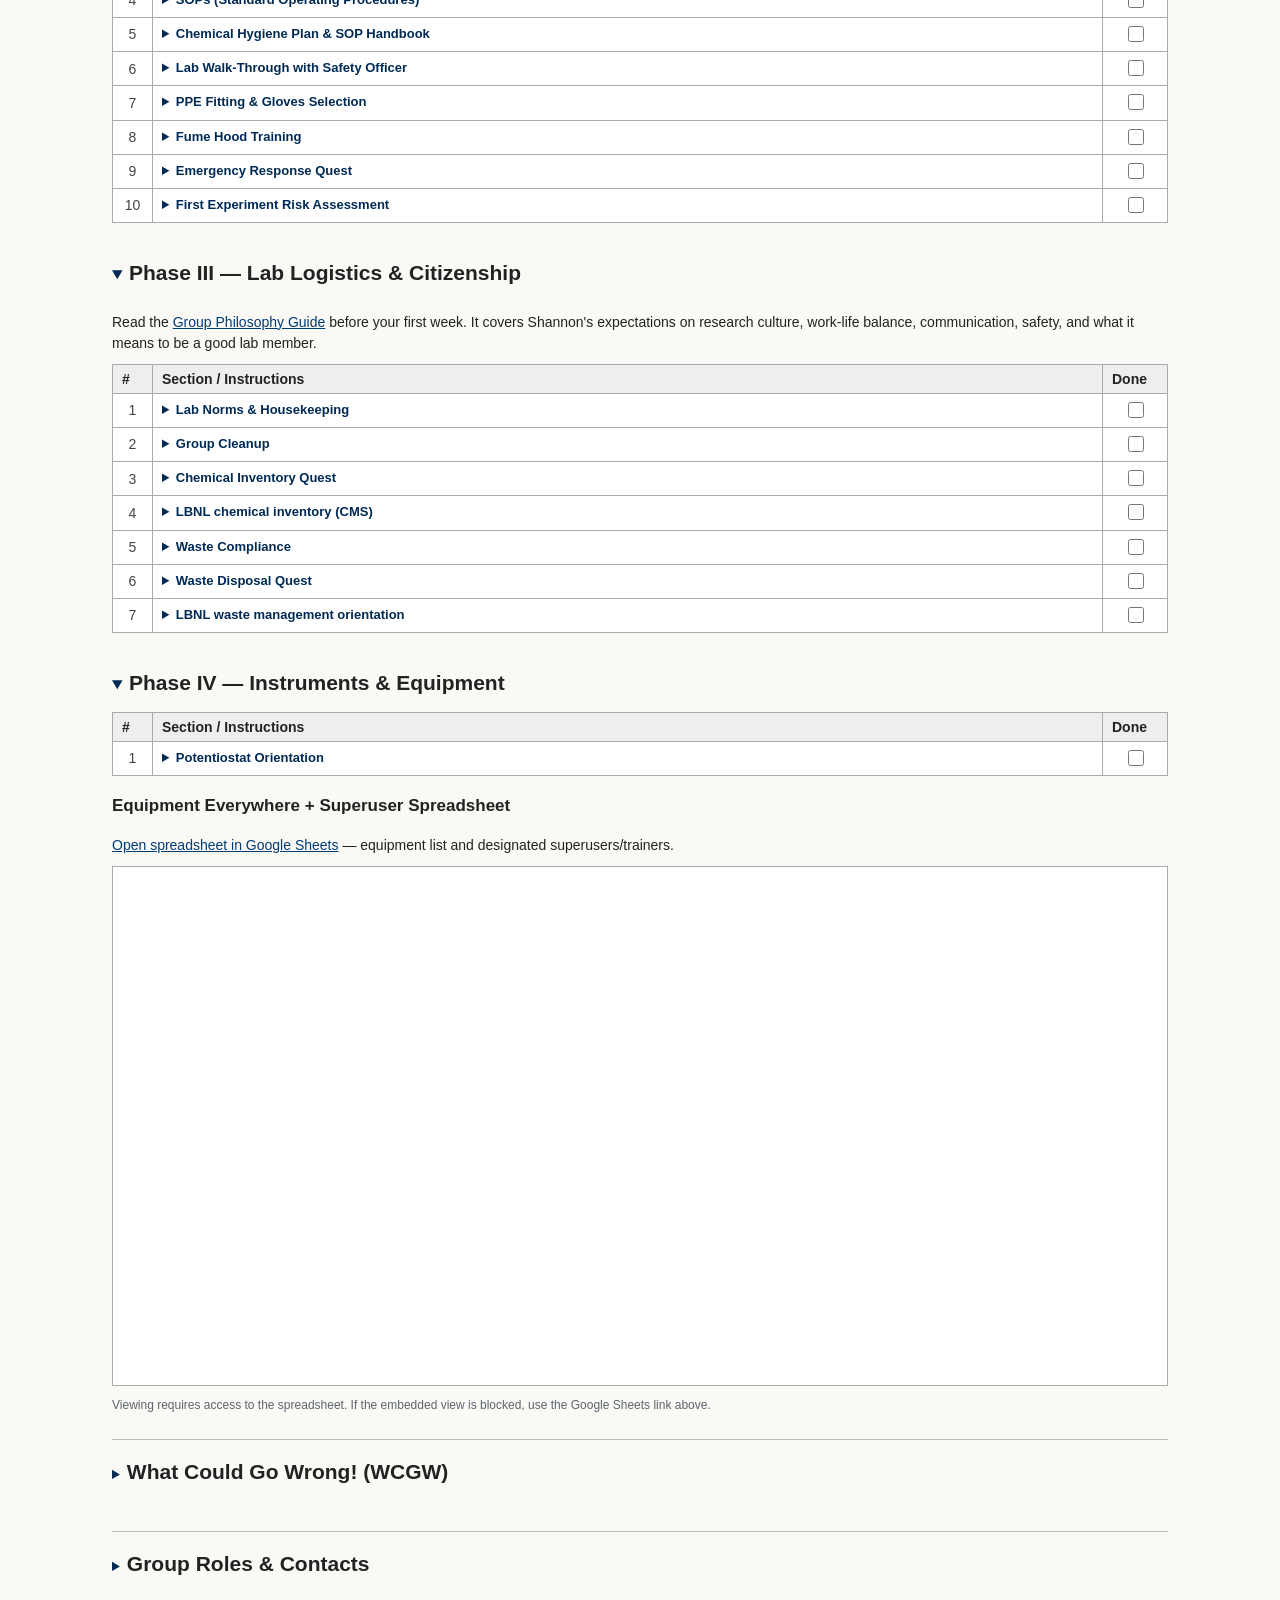
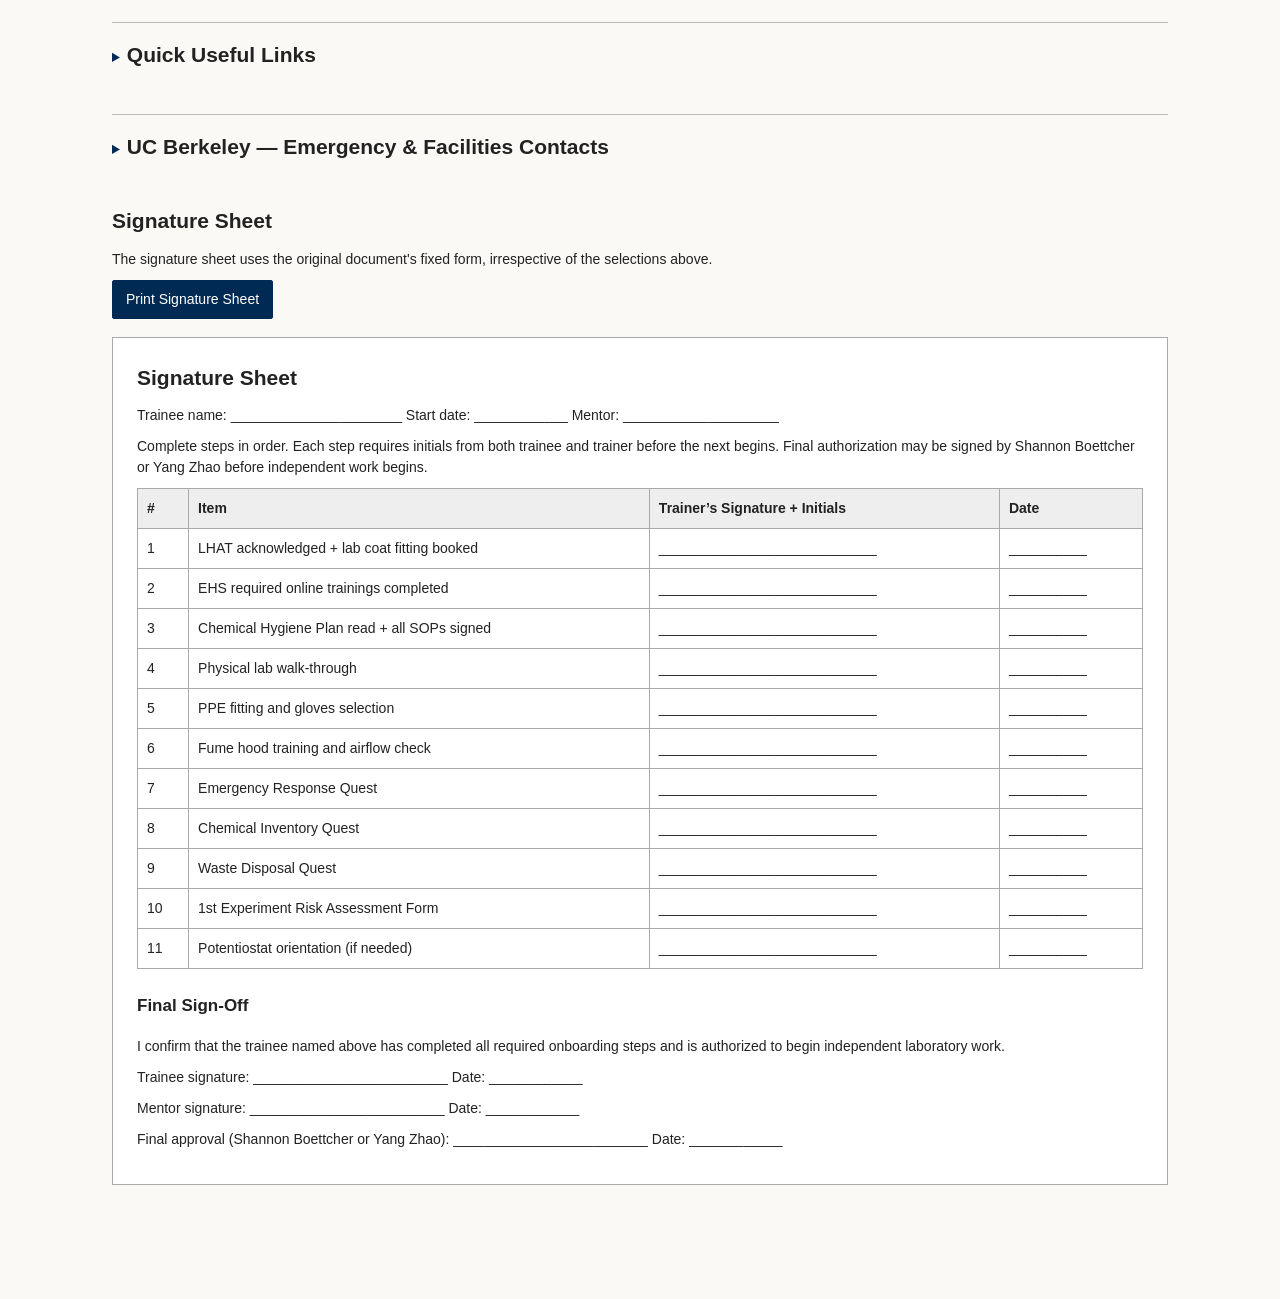
==== commit 4a207445: "Clarify onboarding final approval by Shannon or Yang Zhao" ====
--- a/onboarding/index.html
+++ b/onboarding/index.html
@@ -5,7 +5,7 @@
 <main id="top">
 <h1>Onboarding Hub</h1>
 <section id="site-search" class="site-search" role="search" aria-label="Search onboarding guide"><label for="search-query"><strong>Search this guide</strong></label><input id="search-query" type="search" placeholder="Search trainings, forms, equipment, contacts…" autocomplete="off" aria-controls="search-results"><p class="search-help">Search checklist items for your selected appointment and the reference sections below.</p><div id="search-results" class="search-results" aria-live="polite" hidden></div></section>
-<section id="how-to"><h2>How to Use This Page</h2><p>This page is your single reference for everything you need to do when joining the Boettcher Lab.</p><p>Print out the “Signature Sheet,” the last page of this document. Work through the phases in order. As you go, collect the necessary signatures. Finally, submit the completed form to Shannon for approval.</p><p><strong>Only after this is complete, you may begin working independently in the lab.</strong></p><p>Steps are labeled with the following tags where they don't apply to everyone:</p><ul><li>[GRAD/POSTDOC] — not required for undergrads</li><li>[UNDERGRAD] — specific guidance for undergrads</li><li>[VISITING] — specific guidance for visiting students / researchers</li><li>[LBNL] — only for members working at Lawrence Berkeley National Lab</li><li>[UCB] — only for members working at the UC Berkeley campus (Tan Hall)</li><li>[OPTIONAL] — recommended but not required</li></ul><button id="print-top" type="button">Print Signature Sheet</button></section>
+<section id="how-to"><h2>How to Use This Page</h2><p>This page is your single reference for everything you need to do when joining the Boettcher Lab.</p><p>Print out the “Signature Sheet,” the last page of this document. Work through the phases in order. As you go, collect the necessary signatures. Finally, obtain final approval and a signature from Shannon Boettcher or Yang Zhao.</p><p><strong>Only after this is complete, you may begin working independently in the lab.</strong></p><p>Steps are labeled with the following tags where they don't apply to everyone:</p><ul><li>[GRAD/POSTDOC] — not required for undergrads</li><li>[UNDERGRAD] — specific guidance for undergrads</li><li>[VISITING] — specific guidance for visiting students / researchers</li><li>[LBNL] — only for members working at Lawrence Berkeley National Lab</li><li>[UCB] — only for members working at the UC Berkeley campus (Tan Hall)</li><li>[OPTIONAL] — recommended but not required</li></ul><button id="print-top" type="button">Print Signature Sheet</button></section>
 <section id="preferences"><h2>Instructions for Your Appointment</h2><div class="filters"><label>Position<select id="role"><option value="undergrad">Undergraduate</option><option value="grad">Graduate student</option><option value="postdoc">Postdoc</option></select></label><label>Work location<select id="location"><option value="ucb">UC Berkeley (Tan Hall)</option><option value="lbnl">LBNL</option><option value="both">Both locations</option></select></label></div><fieldset class="activities"><legend>Which do you expect to use in your work?</legend><div id="activity-options"></div></fieldset></section>
 <div id="sticky-checklist" class="sticky-checklist"><strong>Onboarding Checklist</strong><span id="progress">0/0</span><nav id="phase-nav" aria-label="Onboarding phases"></nav><a href="#signature-sheet">Signature Sheet</a><div class="progress-track" role="progressbar" aria-label="Onboarding completion" aria-valuemin="0" aria-valuemax="100" aria-valuenow="0" id="progressTrack"><div id="progressFill" class="progress-fill"></div></div></div>
 <div id="phases"></div>
--- a/onboarding/styles.css
+++ b/onboarding/styles.css
@@ -15,3 +15,6 @@
 
 /* WCGW equipment-troubleshooting reference */
 #wcgw{scroll-margin-top:135px}.wcgw-table td,.wcgw-table th{padding:8px 10px}
+
+/* Onboarding guide search */
+.site-search{margin:0 0 26px;max-width:750px}.site-search label{display:block;margin-bottom:6px}.site-search input{width:100%;padding:11px 12px;border:1px solid #aab0b6;border-radius:3px;background:#fff;font:inherit}.site-search .search-help{font-size:12px;color:#59616a;margin:6px 0}.search-results{max-height:430px;overflow-y:auto;border:1px solid #ccd1d5;background:#fff;margin-top:9px}.search-results[hidden]{display:none}.search-status{font-size:12px;padding:10px 12px;margin:0;border-bottom:1px solid #e5e5e5;color:#444}.search-result-list{list-style:none;margin:0;padding:0}.search-result-list li+li{border-top:1px solid #ececec}.search-hit{display:flex;flex-direction:column;align-items:stretch;gap:3px;width:100%;text-align:left;padding:10px 12px;background:#fff;border:0;color:#1e2933;border-radius:0}.search-hit:hover,.search-hit:focus-visible{background:#f2f5f7}.search-hit strong{color:#002a54}.search-hit span{font-size:12px;color:#536171}.search-hit small{font-size:12px;color:#555;font-weight:400;line-height:1.4}@media print{#site-search{display:none!important}}
